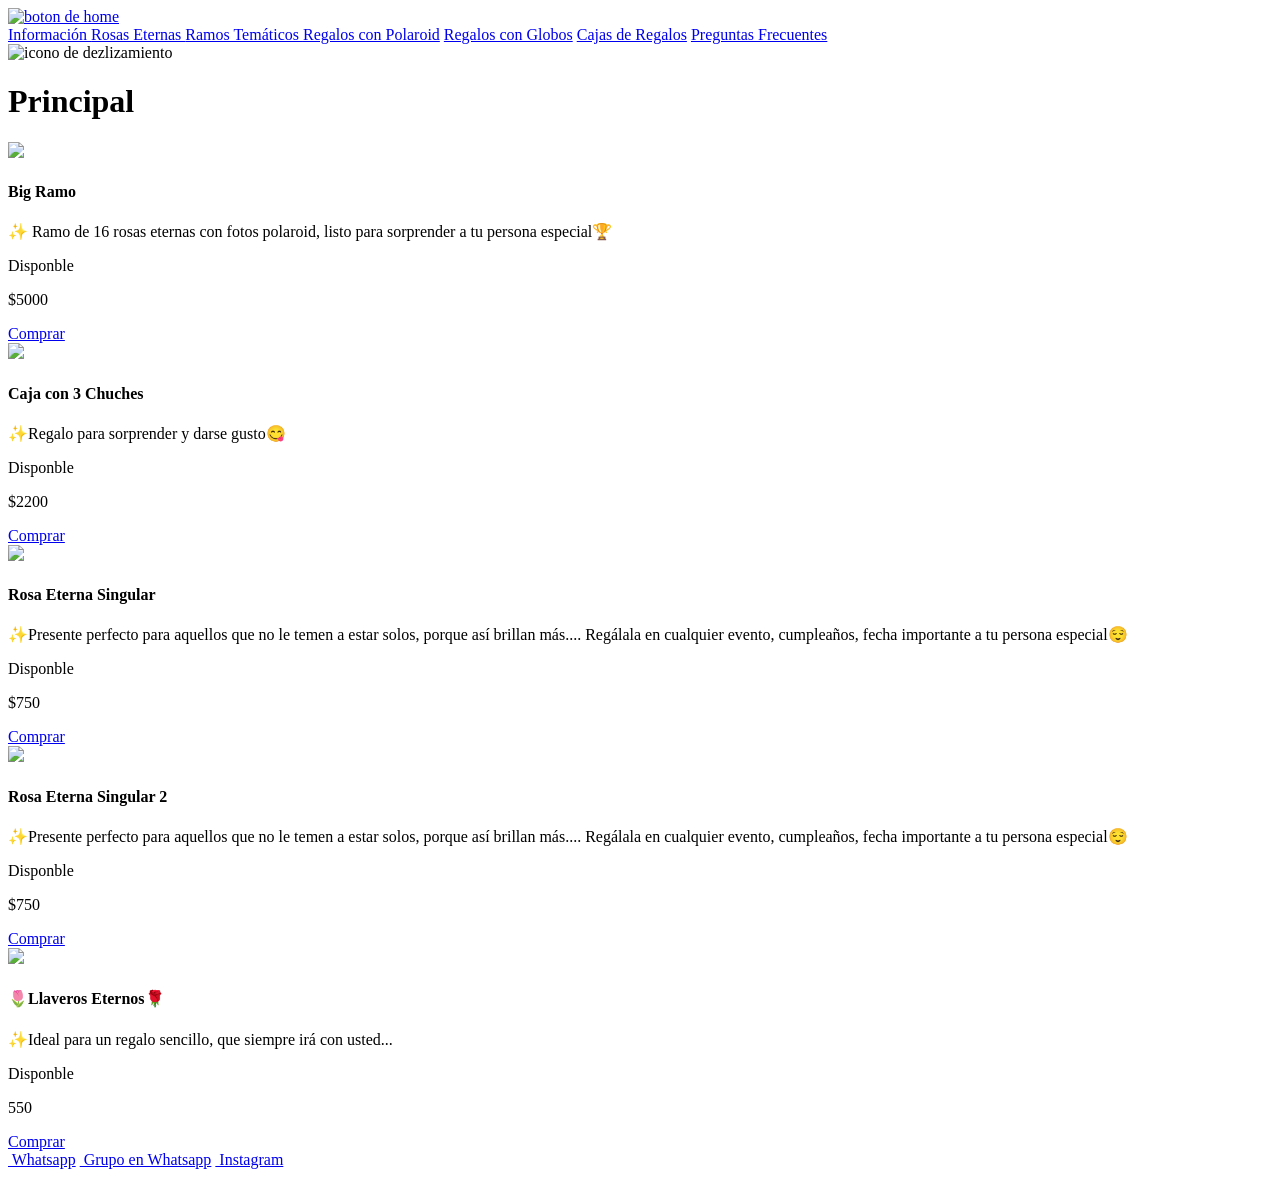
==== index.html @ abd45df8 "Add files via upload" ====
<!DOCTYPE html>
<html lang="en">
<head>
    <meta charset="UTF-8">
    <meta name="viewport" content="width=device-width, initial-scale=1.0">
    <meta http-equiv="X-UA-Compatible" content="ie=edge">
    <title>rok gifts</title>
    <link rel="stylesheet" href="css/normalize.css">
    <link rel="stylesheet" href="css/skeleton.css">
    <link rel="stylesheet" href="css/custom.css">
</head>
<body>
<header id="header" class="header">
    
</header>


    <div class="landing"> <!--aqui va la foto principal--></div>
        <a href="/index.html" class="enlace"><img src="/img/home.png" class="homeButton" alt="boton de home" width="30px"></a>
    <div class="nav"> <!--esta es la zona en la q pongo las secciones-->
        <div class=" nav nav_bg"> <!--falta aqui el css y cambiar el background morado q tiene-->

            <nav class="nav nav_botones">
                 <a class="link1" href="informacion.html">Información           </a>
                 <a class="link1" href="ramos_eternos.html">Rosas Eternas        </a>
                 <a class="link1" href="ramos_tematicos.html">Ramos Temáticos      </a>
                 <a class="link1" href="/regalos_polaroid.html">Regalos con Polaroid</a>
                 <a class="link1" href="/Regalos_globos.html">Regalos con Globos</a>
                 <a class="link1" href="/cajas_regalo.html">Cajas de Regalos</a>
                 <a class="link1" href="/faq.html">Preguntas Frecuentes</a>
            </nav>
         <img class="desliza" src="img/flecha.png" alt="icono de dezlizamiento" width="30px">
            </div>

    </div>

    <div id="lista-cursos" class="container">
        <h1 id="encabezado" class="encabezado">Principal</h1>
        <div class="row">
           <div class="four columns"> <!--aqui emoiezan  los productos,copiar y pegar esta seccion para poner mas-->
                <div class="card">
                    <img src="img/big_ramo.jpg" class="imagen-curso u-full-width">
                    <div class="info-card">
                        <h4 class="precios">Big Ramo</h4>
                        <p class="info">✨ Ramo de 16 rosas eternas con fotos polaroid, listo para sorprender a tu persona especial🏆
                        </p>
                        
                        <p class="stock">Disponble</p>

                        <p class="precios">$5000  <span class="u-pull-right "></span></p>
                        <a href="https://wa.me/50420581" class="botonCompra" data-id="1">Comprar</a>
                    </div>
                </div>
                <div class="four columns"> <!--aqui emoiezan  los productos,copiar y pegar esta seccion para poner mas-->
                    <div class="card">
                        <img src="img/caja_chuches.jpg" class="imagen-curso u-full-width">
                        <div class="info-card">
                            <h4 class="precios">Caja con 3 Chuches</h4>
                            <p class="info">
                                ✨Regalo para sorprender y darse gusto😋</p>
                            <p class="stock">Disponble</p>
                            
                            <p class="precios">$2200  <span class="u-pull-right "></span></p>
                            <a href="https://wa.me/50420581" class="botonCompra" data-id="1">Comprar</a>
                        </div>
                    </div> <!--.card-->
                    <div class="four columns"> <!--aqui emoiezan  los productos,copiar y pegar esta seccion para poner mas-->
                        <div class="card">
                            <img src="img/Rosa Eterna Singular.jpg" class="imagen-curso u-full-width">
                            <div class="info-card">
                                <h4 class="precios">Rosa Eterna Singular</h4>
                                <p class="info">✨Presente perfecto para aquellos que no le temen a estar solos, porque así brillan más....
                                    Regálala en cualquier evento, cumpleaños, fecha importante a tu persona especial😌</p>
                                <p class="stock">Disponble</p>
                                
                                <p class="precios">$750  <span class="u-pull-right "></span></p>
                                <a href="https://wa.me/50420581" class="botonCompra" data-id="1">Comprar</a>
                            </div>
                        </div> <!--.card-->
                        <div class="four columns"> <!--aqui emoiezan  los productos,copiar y pegar esta seccion para poner mas-->
                            <div class="card">
                                <img src="img/singular.jpg" class="imagen-curso u-full-width">
                                <div class="info-card">
                                    <h4 class="precios">Rosa Eterna Singular 2</h4>
                                    <p class="info">✨Presente perfecto para aquellos que no le temen a estar solos, porque así brillan más....
                                        Regálala en cualquier evento, cumpleaños, fecha importante a tu persona especial😌</p>
                                    <p class="stock">Disponble</p>
                                    
                                    <p class="precios">$750  <span class="u-pull-right "></span></p>
                                    <a href="https://wa.me/50420581" class="botonCompra" data-id="1">Comprar</a>
                                </div>
                            </div> <!--.card-->
                    <div class="four columns"> <!--aqui emoiezan  los productos,copiar y pegar esta seccion para poner mas-->
                        <div class="card">
                            <img src="img/llavero.jpg" class="imagen-curso u-full-width">
                            <div class="info-card">
                                <h4 class="precios">🌷Llaveros Eternos🌹
                                </h4>
                                <p class="info">✨Ideal para un regalo sencillo, que siempre irá con usted... </p>
                                <p class="stock">Disponble</p>
                                
                                <p class="precios">550  <span class="u-pull-right "></span></p>
                                <a href="https://wa.me/50420581" class="botonCompra" data-id="1">Comprar</a>
                            </div>
                        </div> <!--.card-->
            </div>
            
            </div> <!--.row-->
    </div>  

    <footer id="footer" class="footer">
        <div class="container">
            <div class="row">
                    <div class="columns">
                            <nav id="principal" class="menus">
                                <a class="enlaces" href="https://wa.me/50420581"><img class="redes" src="/img/whatsap.png" alt="" width="25px"> Whatsapp</a>
                                <a class="enlaces" href="https://chat.whatsapp.com/GPegeDwThTwC1xRwLclQyK"><img class="redes" src="/img/grupo.png" width="25px" alt=""> Grupo en Whatsapp</a>
                                <a class="enlaces" href="https://www.instagram.com/rok_giftss?igsh=YzljYTk1ODg3Zg=="><img class="redes" src="/img/instagram.png" width="25px" alt=""> Instagram</a>
                                <a class="enlaces" href="#"></a>
                                <a class="enlaces" href="#"></a>
                            </nav>
                    </div>
                    <div class="four columns">
                            <nav id="secundaria" class="menu">
                                <a class="enlace" href="#"></a>
                                <a class="enlace" href="#"></a>
                                <a class="enlace" href="#"></a>
                            </nav>
                    </div>
            </div>
        </div>
    </footer>

    <script src="js/app.js"></script>


    
</body>
</html>
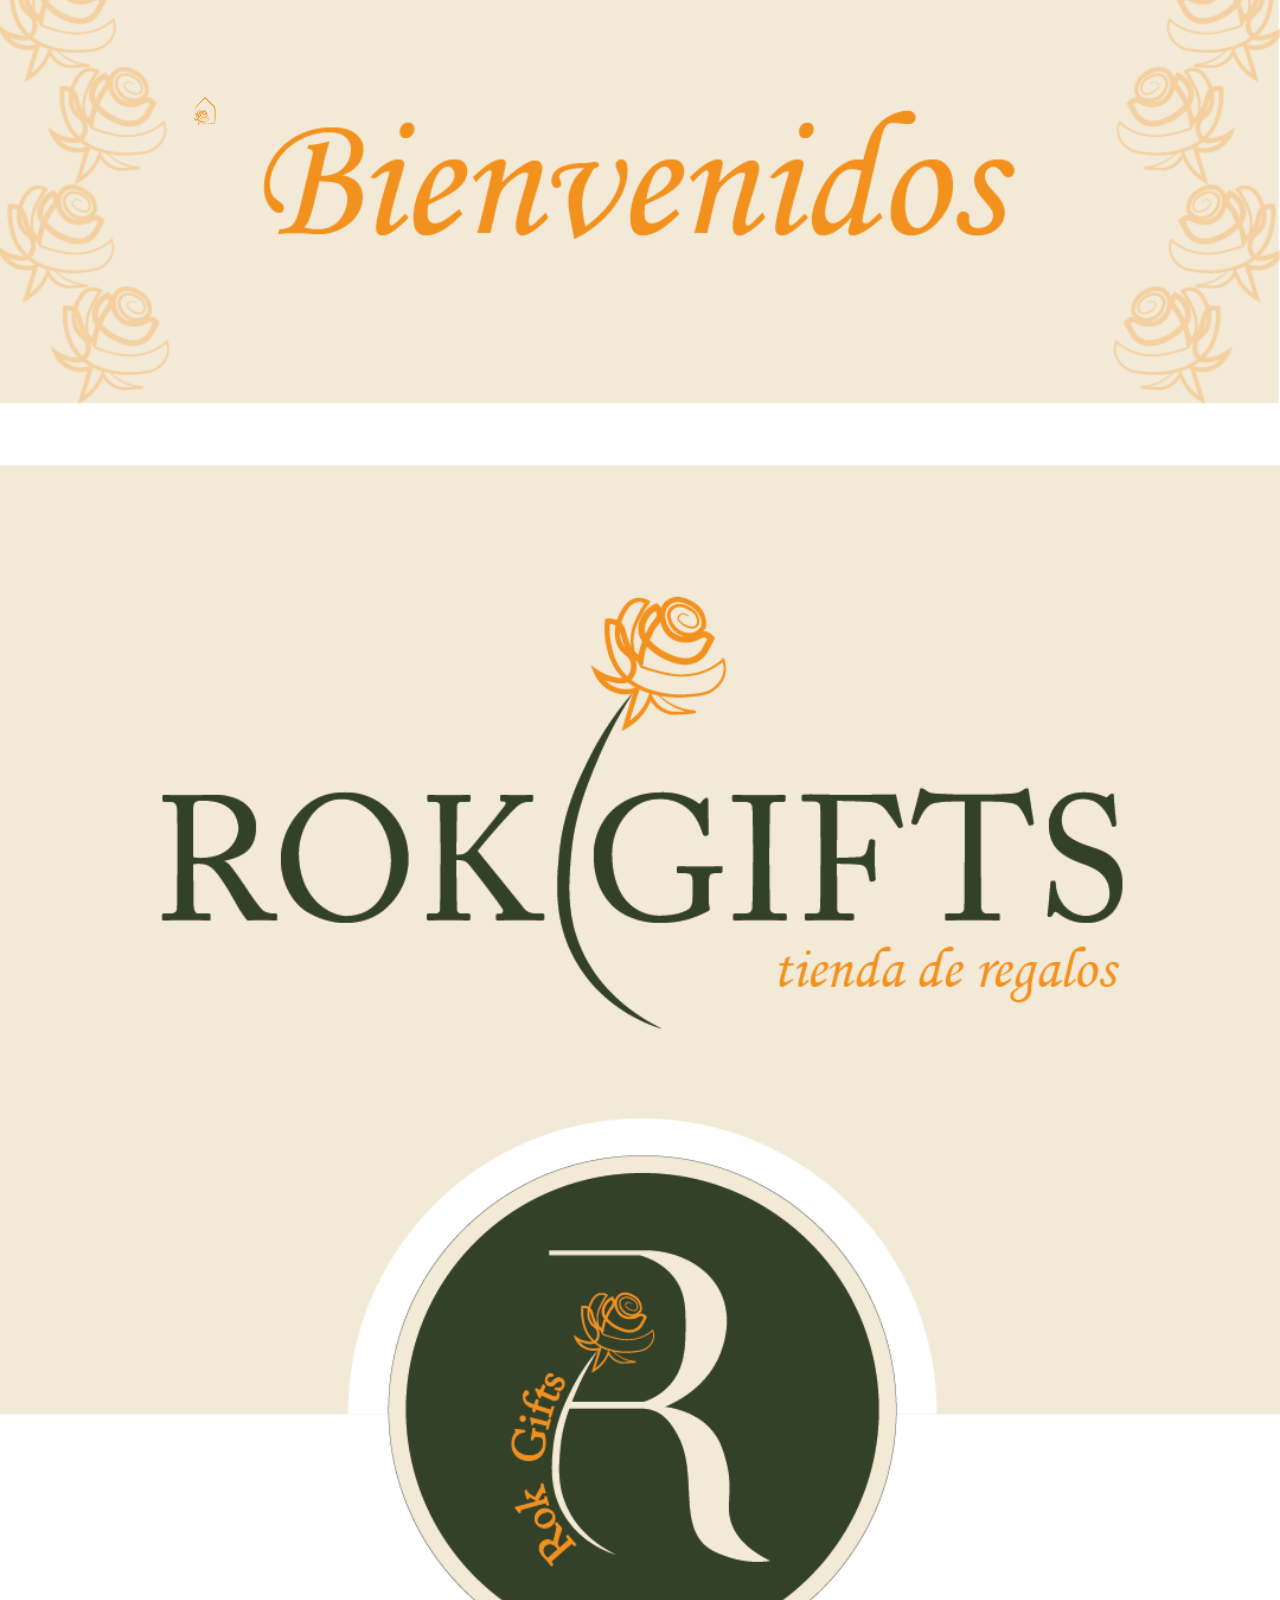
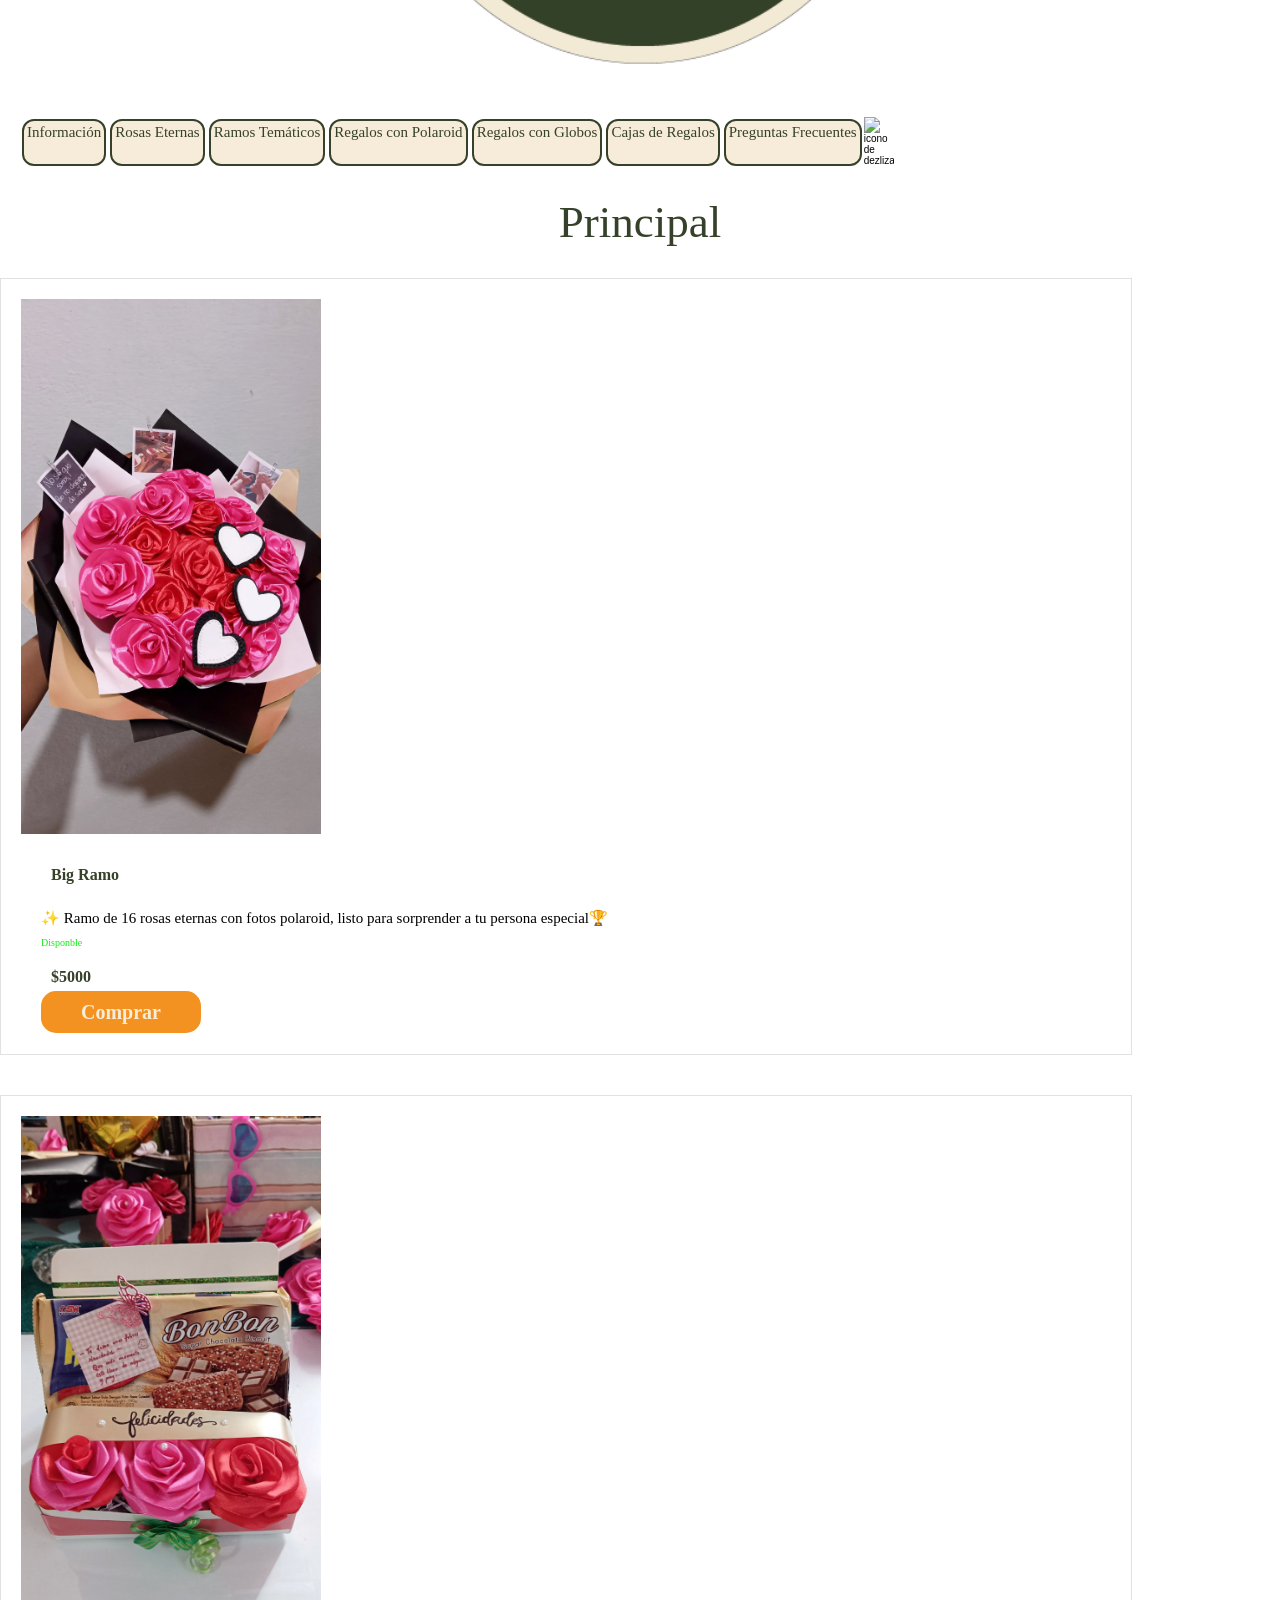
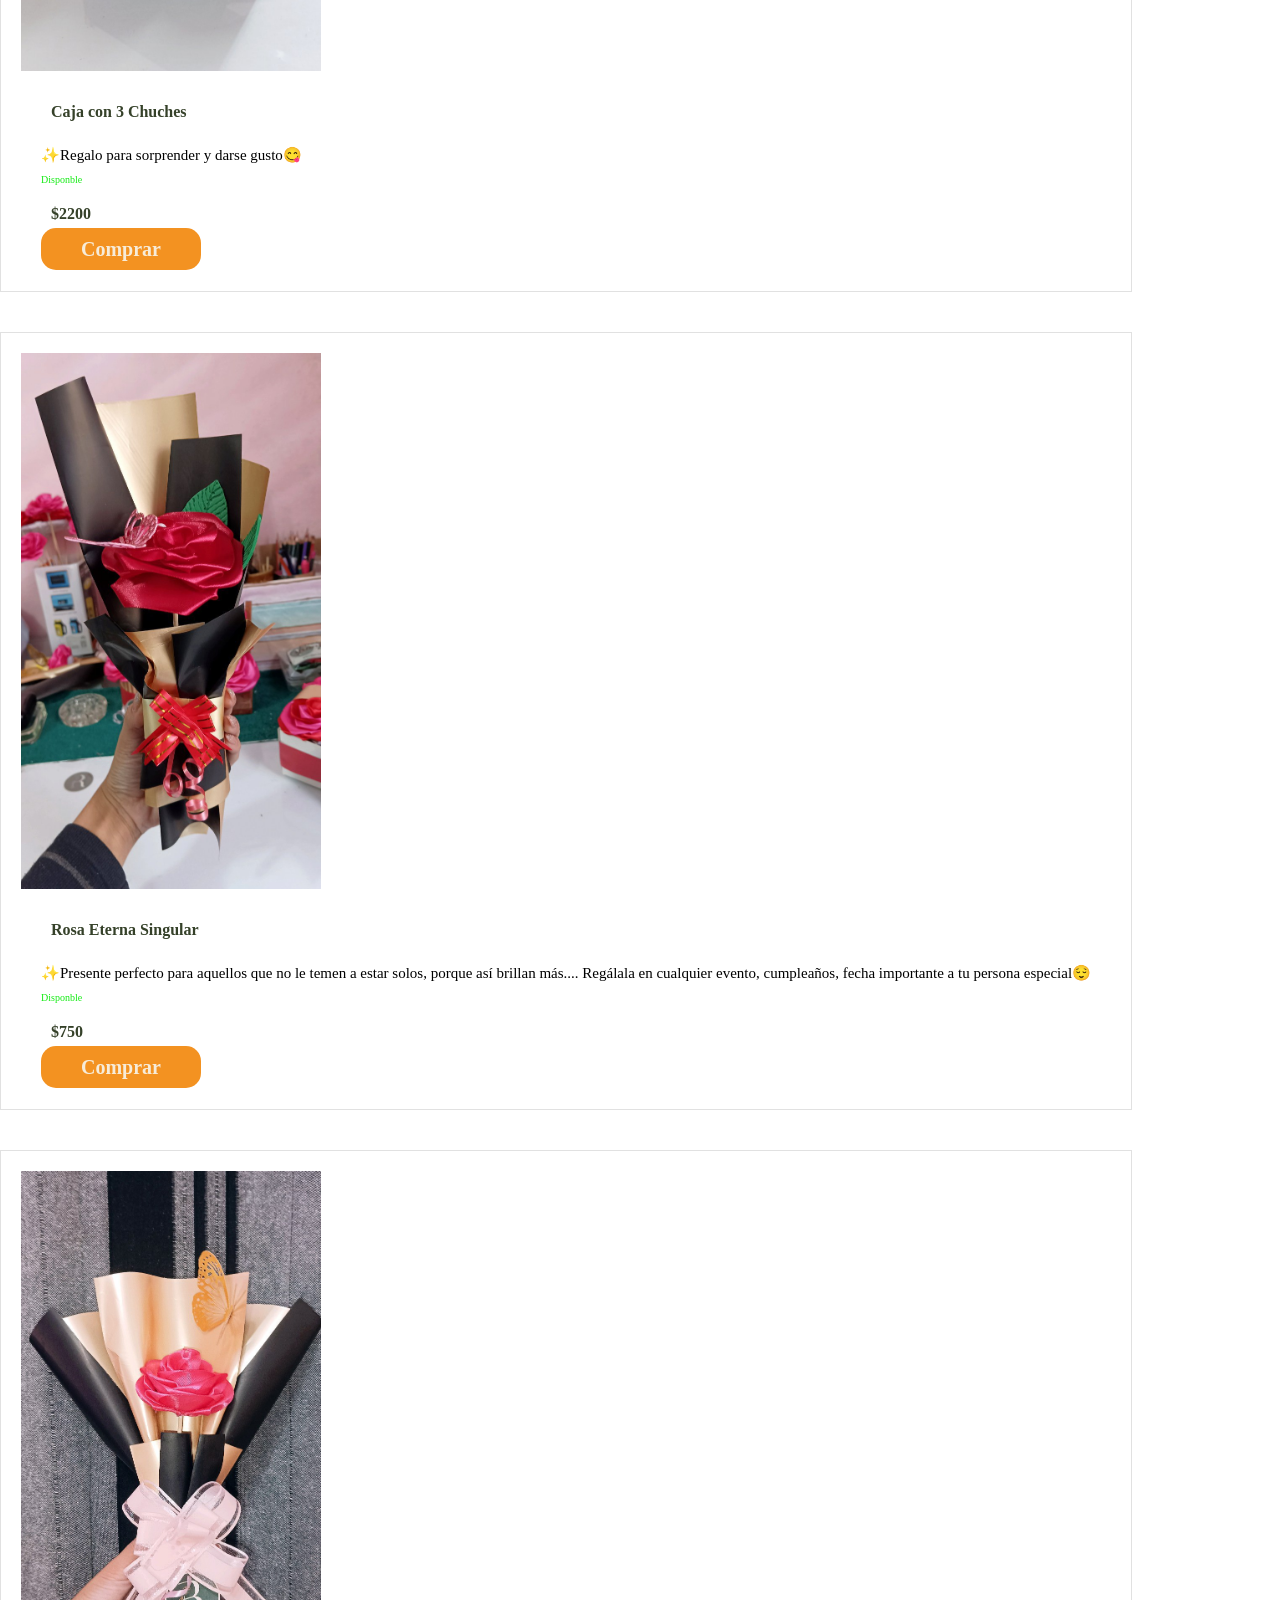
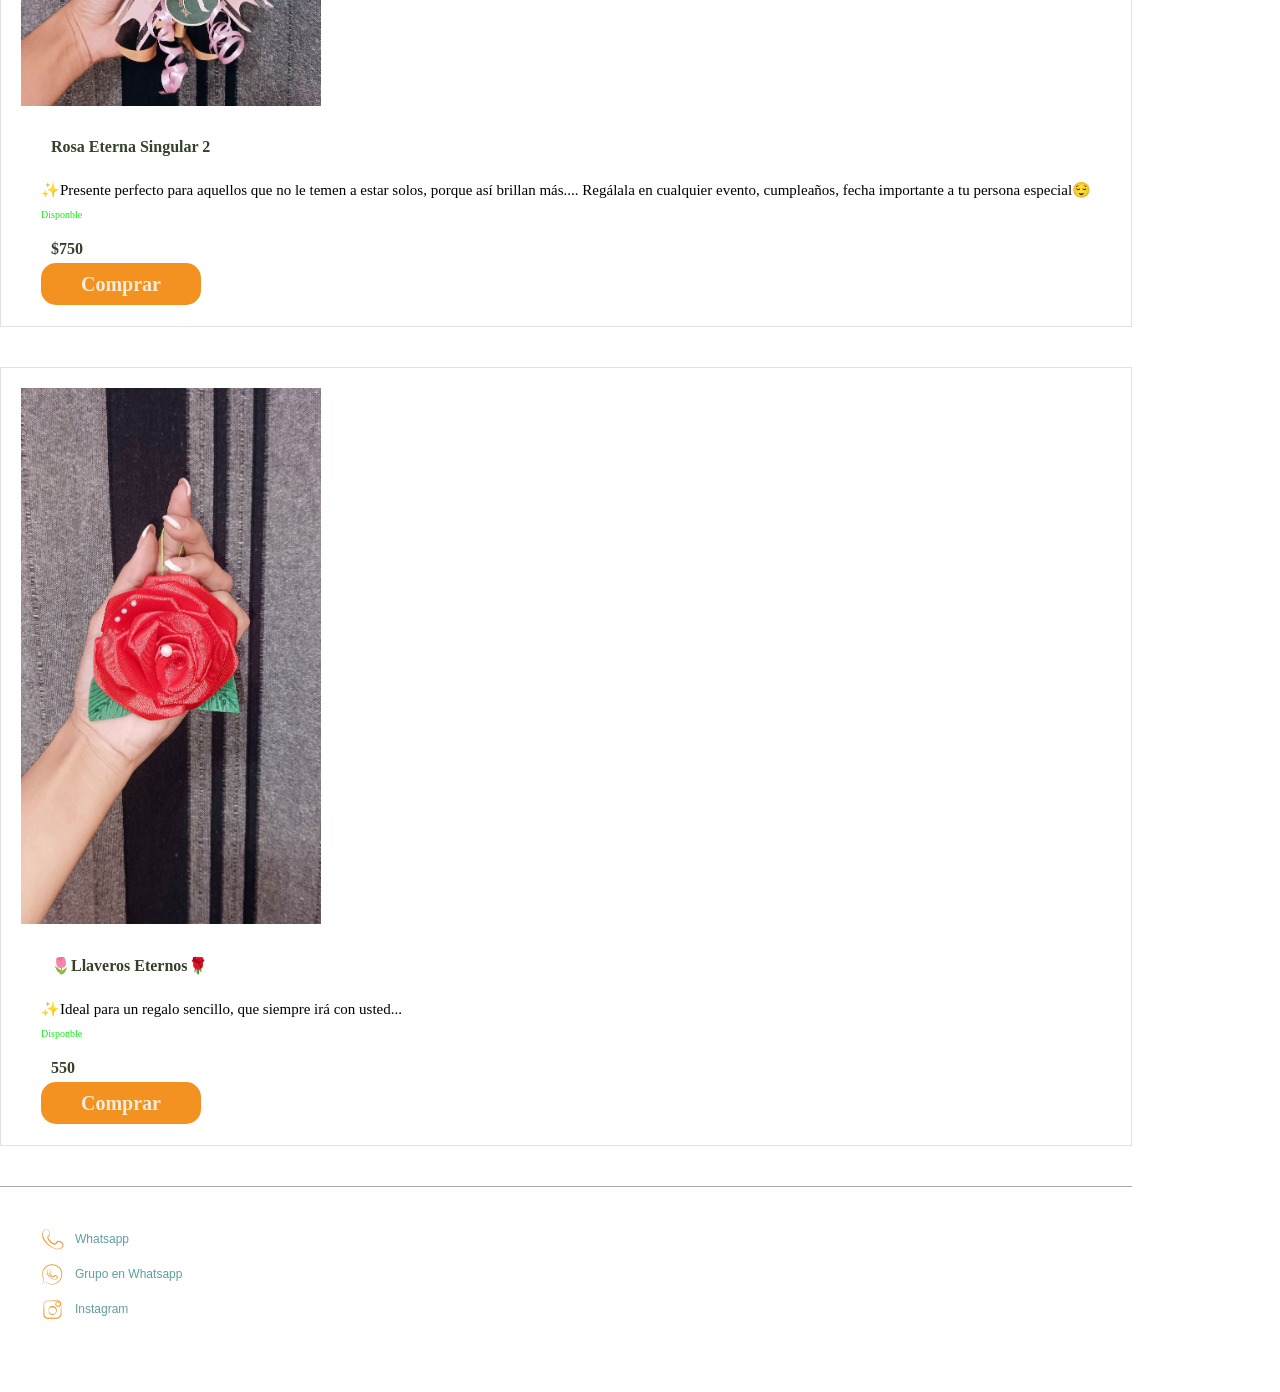
==== commit 85b9ada5: "Add files via upload" ====
--- a/index.html
+++ b/index.html
@@ -6,7 +6,7 @@
     <meta http-equiv="X-UA-Compatible" content="ie=edge">
     <title>rok gifts</title>
     <link rel="stylesheet" href="css/normalize.css">
-    <link rel="stylesheet" href="css/skeleton.css">
+    <link rel="stylesheet" href="css/skeletosn.css">
     <link rel="stylesheet" href="css/custom.css">
 </head>
 <body>
@@ -16,7 +16,7 @@
 
 
     <div class="landing"> <!--aqui va la foto principal--></div>
-        <a href="/index.html" class="enlace"><img src="/img/home.png" class="homeButton" alt="boton de home" width="30px"></a>
+        <a href="index.html" class="enlace"><img src="img/home.png" class="homeButton" alt="boton de home" width="30px"></a>
     <div class="nav"> <!--esta es la zona en la q pongo las secciones-->
         <div class=" nav nav_bg"> <!--falta aqui el css y cambiar el background morado q tiene-->
 
@@ -24,10 +24,10 @@
                  <a class="link1" href="informacion.html">Información           </a>
                  <a class="link1" href="ramos_eternos.html">Rosas Eternas        </a>
                  <a class="link1" href="ramos_tematicos.html">Ramos Temáticos      </a>
-                 <a class="link1" href="/regalos_polaroid.html">Regalos con Polaroid</a>
-                 <a class="link1" href="/Regalos_globos.html">Regalos con Globos</a>
-                 <a class="link1" href="/cajas_regalo.html">Cajas de Regalos</a>
-                 <a class="link1" href="/faq.html">Preguntas Frecuentes</a>
+                 <a class="link1" href="regalos_polaroid.html">Regalos con Polaroid</a>
+                 <a class="link1" href="Regalos_globos.html">Regalos con Globos</a>
+                 <a class="link1" href="cajas_regalo.html">Cajas de Regalos</a>
+                 <a class="link1" href="faq.html">Preguntas Frecuentes</a>
             </nav>
          <img class="desliza" src="img/flecha.png" alt="icono de dezlizamiento" width="30px">
             </div>
@@ -35,14 +35,14 @@
     </div>
 
     <div id="lista-cursos" class="container">
-        <h1 id="encabezado" class="encabezado">Principal</h1>
-        <div class="row">
+        <h1 id="encabezado" class="encabezado sec1">Principal</h1>
+        <div class="row princip">
            <div class="four columns"> <!--aqui emoiezan  los productos,copiar y pegar esta seccion para poner mas-->
                 <div class="card">
                     <img src="img/big_ramo.jpg" class="imagen-curso u-full-width">
                     <div class="info-card">
                         <h4 class="precios">Big Ramo</h4>
-                        <p class="info">✨ Ramo de 16 rosas eternas con fotos polaroid, listo para sorprender a tu persona especial🏆
+                        <p class="info" >✨ Ramo de 16 rosas eternas con fotos polaroid, listo para sorprender a tu persona especial🏆
                         </p>
                         
                         <p class="stock">Disponble</p>
@@ -112,12 +112,12 @@
         <div class="container">
             <div class="row">
                     <div class="columns">
-                            <nav id="principal" class="menus">
-                                <a class="enlaces" href="https://wa.me/50420581"><img class="redes" src="/img/whatsap.png" alt="" width="25px"> Whatsapp</a>
-                                <a class="enlaces" href="https://chat.whatsapp.com/GPegeDwThTwC1xRwLclQyK"><img class="redes" src="/img/grupo.png" width="25px" alt=""> Grupo en Whatsapp</a>
-                                <a class="enlaces" href="https://www.instagram.com/rok_giftss?igsh=YzljYTk1ODg3Zg=="><img class="redes" src="/img/instagram.png" width="25px" alt=""> Instagram</a>
-                                <a class="enlaces" href="#"></a>
-                                <a class="enlaces" href="#"></a>
+                            <nav id="principal" class="menus contact">
+                                <a class="enlaces pri" href="https://wa.me/50420581"><img class="redes" src="img/whatsap.png" alt="" width="25px"> Whatsapp</a>
+                                <a class="enlaces pri" href="https://chat.whatsapp.com/GPegeDwThTwC1xRwLclQyK"><img class="redes" src="img/grupo.png" width="25px" alt=""> Grupo en Whatsapp</a>
+                                <a class="enlaces pri" href="https://www.instagram.com/rok_giftss?igsh=YzljYTk1ODg3Zg=="><img class="redes" src="img/instagram.png" width="25px" alt=""> Instagram</a>
+                                <a class="enlaces pri" href="#"></a>
+                                <a class="enlaces pri" href="#"></a>
                             </nav>
                     </div>
                     <div class="four columns">
--- a/css/custom.css
+++ b/css/custom.css
@@ -0,0 +1,436 @@
+html {
+    font-size: 62.5%;
+}
+body {
+    background-color: #f5f3f3
+}
+h1 {
+    text-align: center;
+}
+h2 {
+    font-size: 3rem;
+}
+h4 {
+    font-size: 16px;
+    font-weight: 700;
+}
+header {
+    padding: 20px 0 0 0;
+    background: white;
+    text-align: center;
+}
+@media (min-width: 750px) {
+    header {
+        text-align: left;
+    }
+}
+.borrar-curso {
+    background-color: red;
+    border-radius: 50%;
+    padding: 5px 10px;
+    text-decoration: none;
+    color: white;
+    font-weight: bold;
+}
+
+ul {
+    list-style: none;
+}
+#hero {
+    background-image:url(../img/hero.jpg);
+    height: 350px;
+    background-size: cover;
+}
+#encabezado {
+    margin: 30px 0;
+}
+.submenu {
+    position: relative;
+}
+
+.submenu #carrito{
+    display: none;
+}
+.submenu:hover #carrito{
+    display: block;
+    position: absolute;
+    right:0;
+
+    top:100%;
+    z-index: 1;
+    background-color: white;
+    padding: 20px;
+    min-height: 400px;
+    min-width: 300px;
+}
+.vacio {
+    padding: 10px;
+    background-color: crimson;
+    text-align: center;
+    border-radius: 10px;
+    color: white;
+}
+.contenido-hero {
+    margin-top: 80px;
+    color: white;
+}
+.contenido-hero form {
+    position: relative;
+    margin-bottom: 0;
+}
+.contenido-hero form #buscador {
+    height: 50px;
+    margin-bottom: 0;
+}
+.contenido-hero form .submit-buscador {
+    position: absolute;
+    right:0;
+    top:0;
+    height: 100%;
+    padding: 0;
+    display: block;
+    text-indent: -9999px;
+    width: 50px;
+    background-image: url(../img/lupa.png);
+    background-position: right center;
+    background-repeat: no-repeat;
+    border:none;
+}
+
+
+.barra {
+    padding: 20px 0;
+    background: #741d51; /* Old browsers */
+    background: -moz-linear-gradient(left, #741d51 0%, #e44e52 100%); /* FF3.6-15 */
+    background: -webkit-linear-gradient(left, #741d51 0%,#e44e52 100%); /* Chrome10-25,Safari5.1-6 */
+    background: linear-gradient(to right, #741d51 0%,#e44e52 100%); /* W3C, IE10+, FF16+, Chrome26+, Opera12+, Safari7+ */
+    filter: progid:DXImageTransform.Microsoft.gradient( startColorstr='#741d51', endColorstr='#e44e52',GradientType=1 ); /* IE6-9 */
+}
+
+.barra p {
+    margin:0;
+    color: white;
+}
+.icono {
+    background-repeat: no-repeat;
+    background-position: left center;
+    padding-left: 60px;
+    background-size: 30px;
+    margin-bottom: 40px;
+    text-align: center;
+}
+@media (min-width: 750px) {
+    .icono {
+        margin-bottom:0;
+    }
+}
+.icono1 {
+    background-image: url(../img/icono1.png);
+}
+.icono2 {
+    background-image: url(../img/icono2.png);
+}
+.icono3 {
+    background-image: url(../img/icono3.png);
+}
+
+#lista-cursos .row {
+    margin-bottom:20px;
+}
+.agregar-carrito {
+    margin:10px 0;
+}
+
+.card {
+    text-align: center;
+    border: 1px solid #e1e1e1;
+    background: white;
+}
+@media (min-width: 550px) {
+    .card {
+        text-align: left;
+    }
+}
+.info-card  {
+    padding: 10px 20px;
+}
+
+.info-card p, 
+.card h4 {
+    margin-bottom: 5px;
+}
+.info-card .precio {
+    text-decoration: line-through;
+    font-size: 18px;
+    margin-top: 10px;
+}
+.info-card .precio span {
+    font-weight: 700;
+    font-size: 22px;
+}
+
+
+.footer {
+    margin-top: 40px;
+    border-top:1px solid #aaa;;
+    padding-top: 40px;   
+}
+.footer .menu a{
+display: block;
+margin-bottom: 10px;
+text-decoration: none;
+}
+
+
+
+/**********************************************************************/
+/**************************MIS AJUSTES CSS****************************/
+/*********************************************************************/
+
+
+.nav_bg{
+    /*display: grid;
+    grid-template-columns: repeat(2,1fr);
+    gap: 20px;
+    justify-content: space-around; */
+    display: flex;
+   /* padding: 0 10px;
+    max-width: 100%;
+    margin-top: 10px; */
+    background-color:rgba(255, 255, 255, 0.5);
+    padding: 10px 20px;
+    margin-bottom: 0;
+    padding-bottom: 0px;
+}
+.nav_botones{
+    display: flex; /* Mantiene los elementos en fila */
+    overflow-x: auto; /* Habilita el desplazamiento horizontal */
+    white-space: nowrap; /* Evita que los enlaces se envuelvan a la siguiente línea */
+    scrollbar-width: thin; /* Para navegadores Firefox, hace que la barra sea más delgada */
+    scrollbar-color: gray transparent; /* Color de la barra y el fondo de la barra de desplazamiento para Firefox */
+    margin-top: 0px;
+    margin-bottom: 0px;
+    background-color: rgba(255, 255, 255, 0.5);
+}
+/* Para navegadores WebKit (Chrome, Safari) */
+.nav_botones::-webkit-scrollbar {
+    height: 8px; /* Altura de la barra de desplazamiento */
+}
+
+.link1{
+    background-color: rgb(247, 236, 217);
+    border-radius: 1.2rem;
+    color: rgb(53,65 ,41);
+    padding: 10px;
+    text-align: center;
+    border: 2.5px solid rgb(53,65 ,41);
+    text-decoration: none;
+    font-size: 15px;
+    font-weight: 400;
+    font-family: Georgia, 'Times New Roman', Times, serif;
+    margin: 2px;
+    margin-bottom: 0;
+    padding: 3px;
+}
+/* .link1:hover{
+    font-size: 25px;
+    filter: brightness(0.7);
+    transition-delay: 0.1s;
+} */
+/***/
+
+/***/
+.landing{
+    width: 100%;
+    aspect-ratio: 12/16;
+    background-image: url(../img/nuevo.png);
+    background-size: cover;
+    background-repeat: no-repeat;
+    background-position: center;
+    position: relative;
+}
+
+
+.enlace{
+    position: absolute; 
+    top: 96px;
+    left: 190px; 
+
+    
+    
+}
+
+
+.homeButton:hover{
+    width: 40px;
+}
+
+body{
+    background-color: white;
+}
+header{
+    margin: 0;
+    padding: 0;
+}
+
+.botonCompra{
+    background-color: rgb(243, 146, 33);
+    border-radius: 15px;
+    color: rgb(247, 236, 217);
+    padding: 10px 40px;
+    text-align: center;
+    margin-top: 40px;
+    text-decoration: none;
+    font-size: 20px;
+    font-weight: 700;
+    font-family: Georgia, 'Times New Roman', Times, serif;
+    margin-bottom: 20px;
+}
+
+/*subtitulo principal de la pagina*/
+
+.encabezado{
+   color: rgb(53,65 ,41);
+   font-family: Georgia, 'Times New Roman', Times, serif;
+}
+.precios{
+    text-decoration: none;
+    font-weight: 600;
+    font-size: medium;
+    margin-top: 10px;
+    margin-bottom: 20px;
+    color:rgb(53,65 ,41);
+    padding: 10px;
+    font-family: Georgia, 'Times New Roman', Times, serif;
+}
+.stock{
+   color:  rgb(20, 235, 20);
+   font-family: Georgia, 'Times New Roman', Times, serif;
+}
+.card{
+    padding: 20px;
+}
+
+/*propiedades al interactuar en los link*/
+
+
+/*nav que no scrollea*/
+.nav{
+    position: sticky;
+    top: 0; 
+    z-index: 1000; /*para que quede por encima del contenido*/
+    background-color: rgba(255, 255, 255, 0.3);
+}
+
+/*para que se vuelvan fila*/
+.nav {
+    position: sticky; 
+    top: 0;  
+    z-index: 1000; 
+    background-color: rgba(255, 255, 255, 0.3); /* Fondo sólido */
+    
+}
+
+/* .desliza{
+    
+    
+} */
+
+.eslogan1{
+    font-weight: 500;
+    font-size: 2rem;
+    font-family: 'Times New Roman', Times, serif;
+    color: rgb(53,65 ,41);
+    border-bottom: 0.1rem black solid;
+    padding: 1rem;
+}
+.eslogan2{
+    font-weight: 500;
+    font-size: 2.5rem;
+    font-family: 'Times New Roman', Times, serif;
+    color: rgb(53,65 ,41);
+    margin-bottom: 0;
+}
+.eslogan3{
+    font-weight: 500;
+    font-size: 2rem;
+    font-family: 'Times New Roman', Times, serif;
+    color: rgb(53,65 ,41);
+}
+.eslogan4{
+    font-weight: 500;
+    font-size: 2rem;
+    font-family: 'Times New Roman', Times, serif;
+    color: rgb(53,65 ,41);
+}
+.eslogan5{
+    font-weight: 500;
+    font-size: 2rem;
+    font-family: 'Times New Roman', Times, serif;
+    color: rgb(53,65 ,41);
+}
+.menus{
+    display: flex;
+    flex-direction: column;
+
+}
+.total_eslogan{
+    border: 1px rgb(78, 82, 75) solid;
+    padding: 2rem;
+    border-radius: 2rem;
+    
+}
+.containers{
+    margin: 0 auto;
+    margin-left: 1rem;
+    margin-right: 1rem;
+    max-width: 100%;
+  
+}
+.enlaces{
+    margin-bottom: 10px;
+    
+    text-decoration: none;
+    display: inline-flex;
+    align-items: center;
+}
+img.redes{
+    margin-right: 10px;
+}
+.info{
+    font-family: 'Times New Roman', Times, serif;
+}
+.card{
+    
+    margin-bottom: 40px;
+}
+.princip{
+    display: flex; /* Usa flexbox para alinear las imágenes */
+    justify-content: space-between; /* Espacio entre las imágenes */
+    flex-wrap: wrap; /* Permite que las imágenes se ajusten en múltiples filas */
+
+}
+
+.princip img {
+    width: 100%; /* Las imágenes ocuparán el 100% del ancho del contenedor */
+    height: auto; /* Mantiene la proporción de la imagen */
+    max-width: 300px; /* Ajusta este valor según lo necesites */
+}
+.princip .info{
+    font-size:15px;
+}
+.sec1{
+    font-size: 45px;
+    font-weight: 500;
+    font-family: 'Times New Roman', Times, serif;
+}
+.contact img{
+    width: 25px;
+    height: 25px;
+    margin-left: 4rem;
+    
+}
+.pri{
+    color: cadetblue;
+    font-size: 12px;
+}
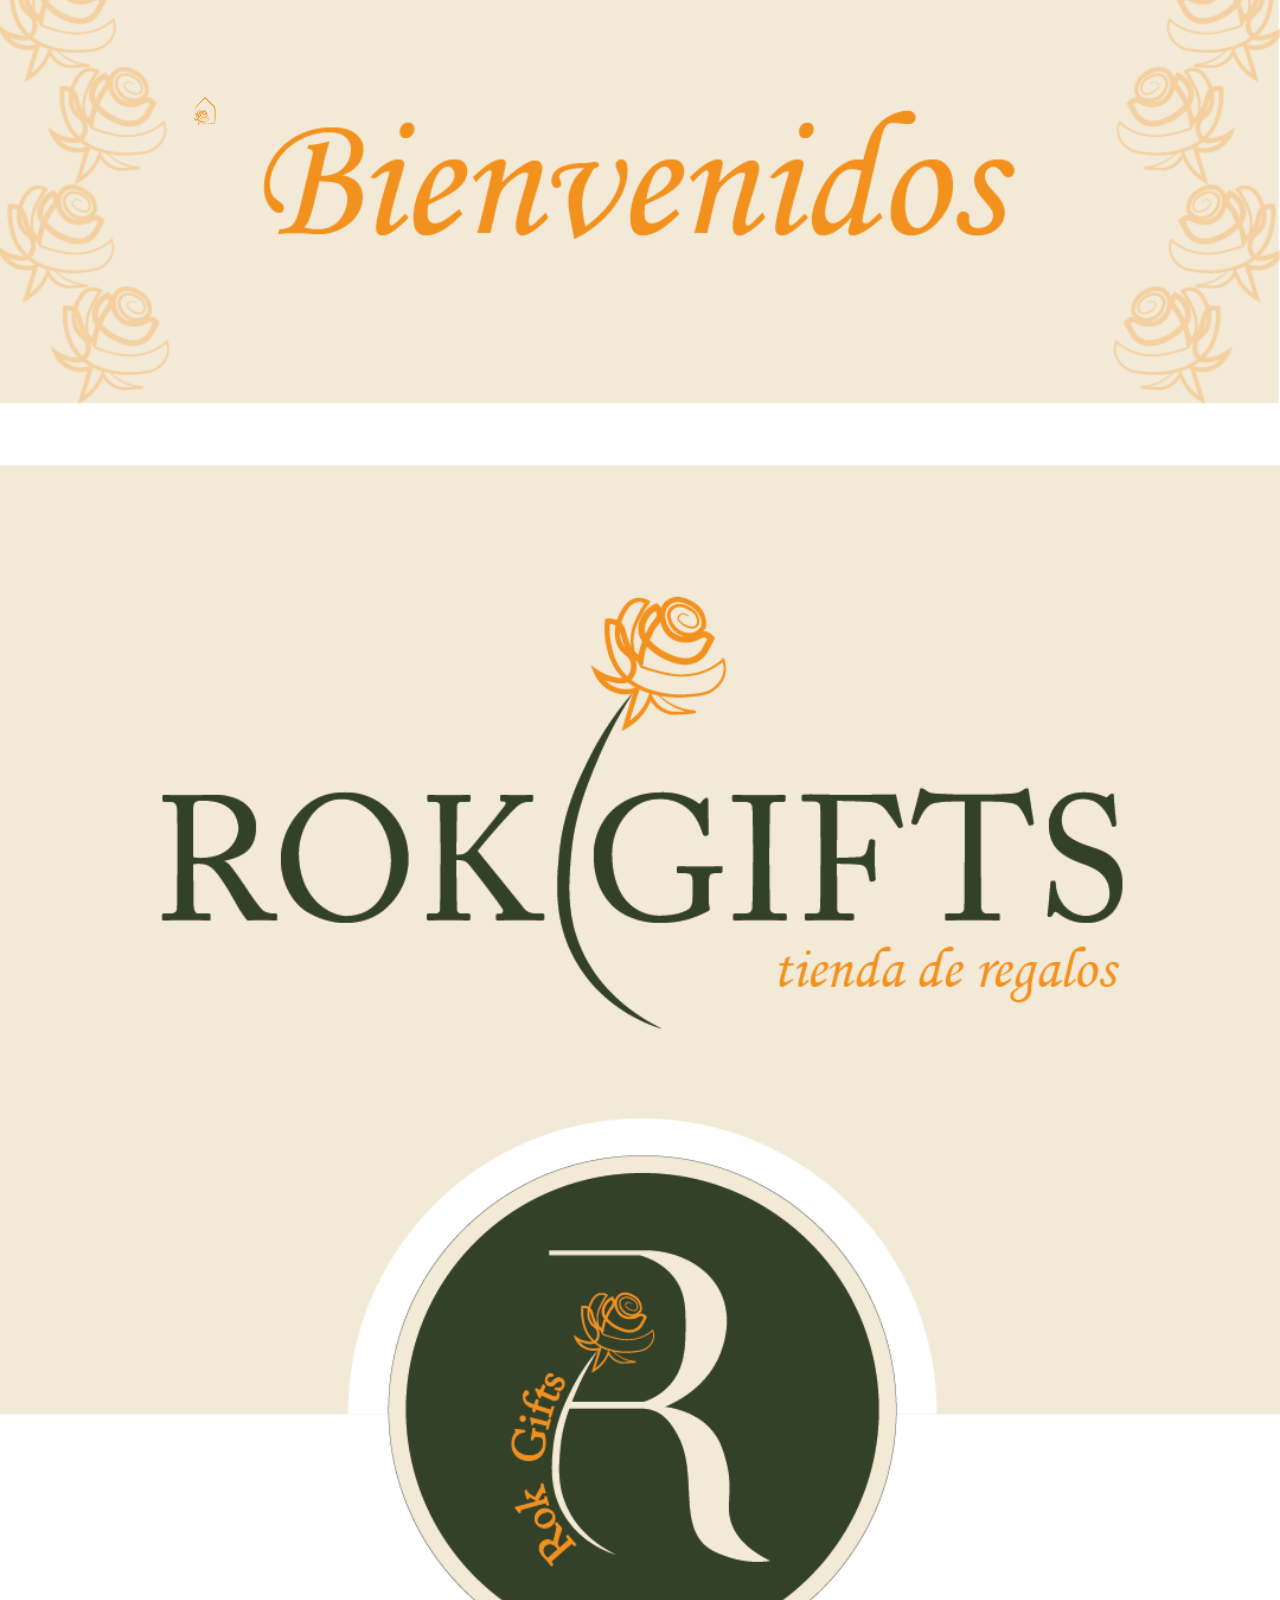
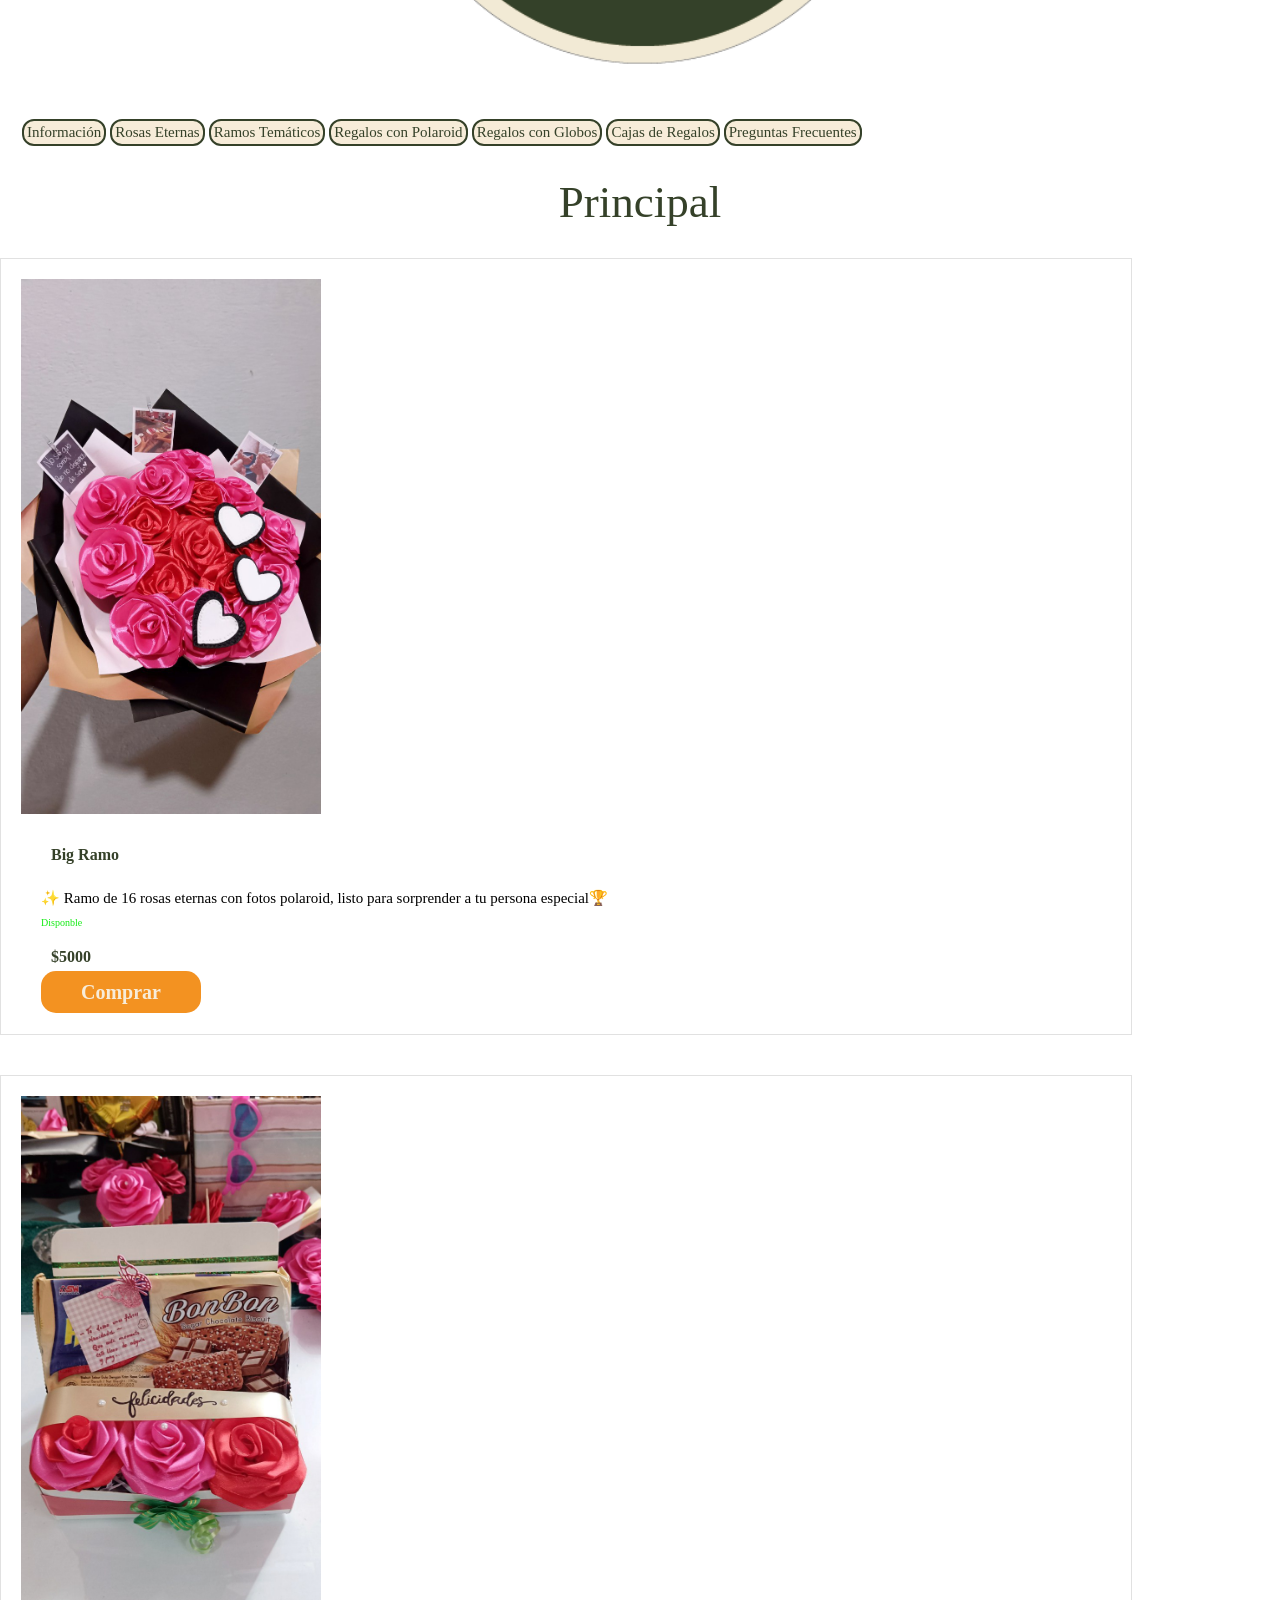
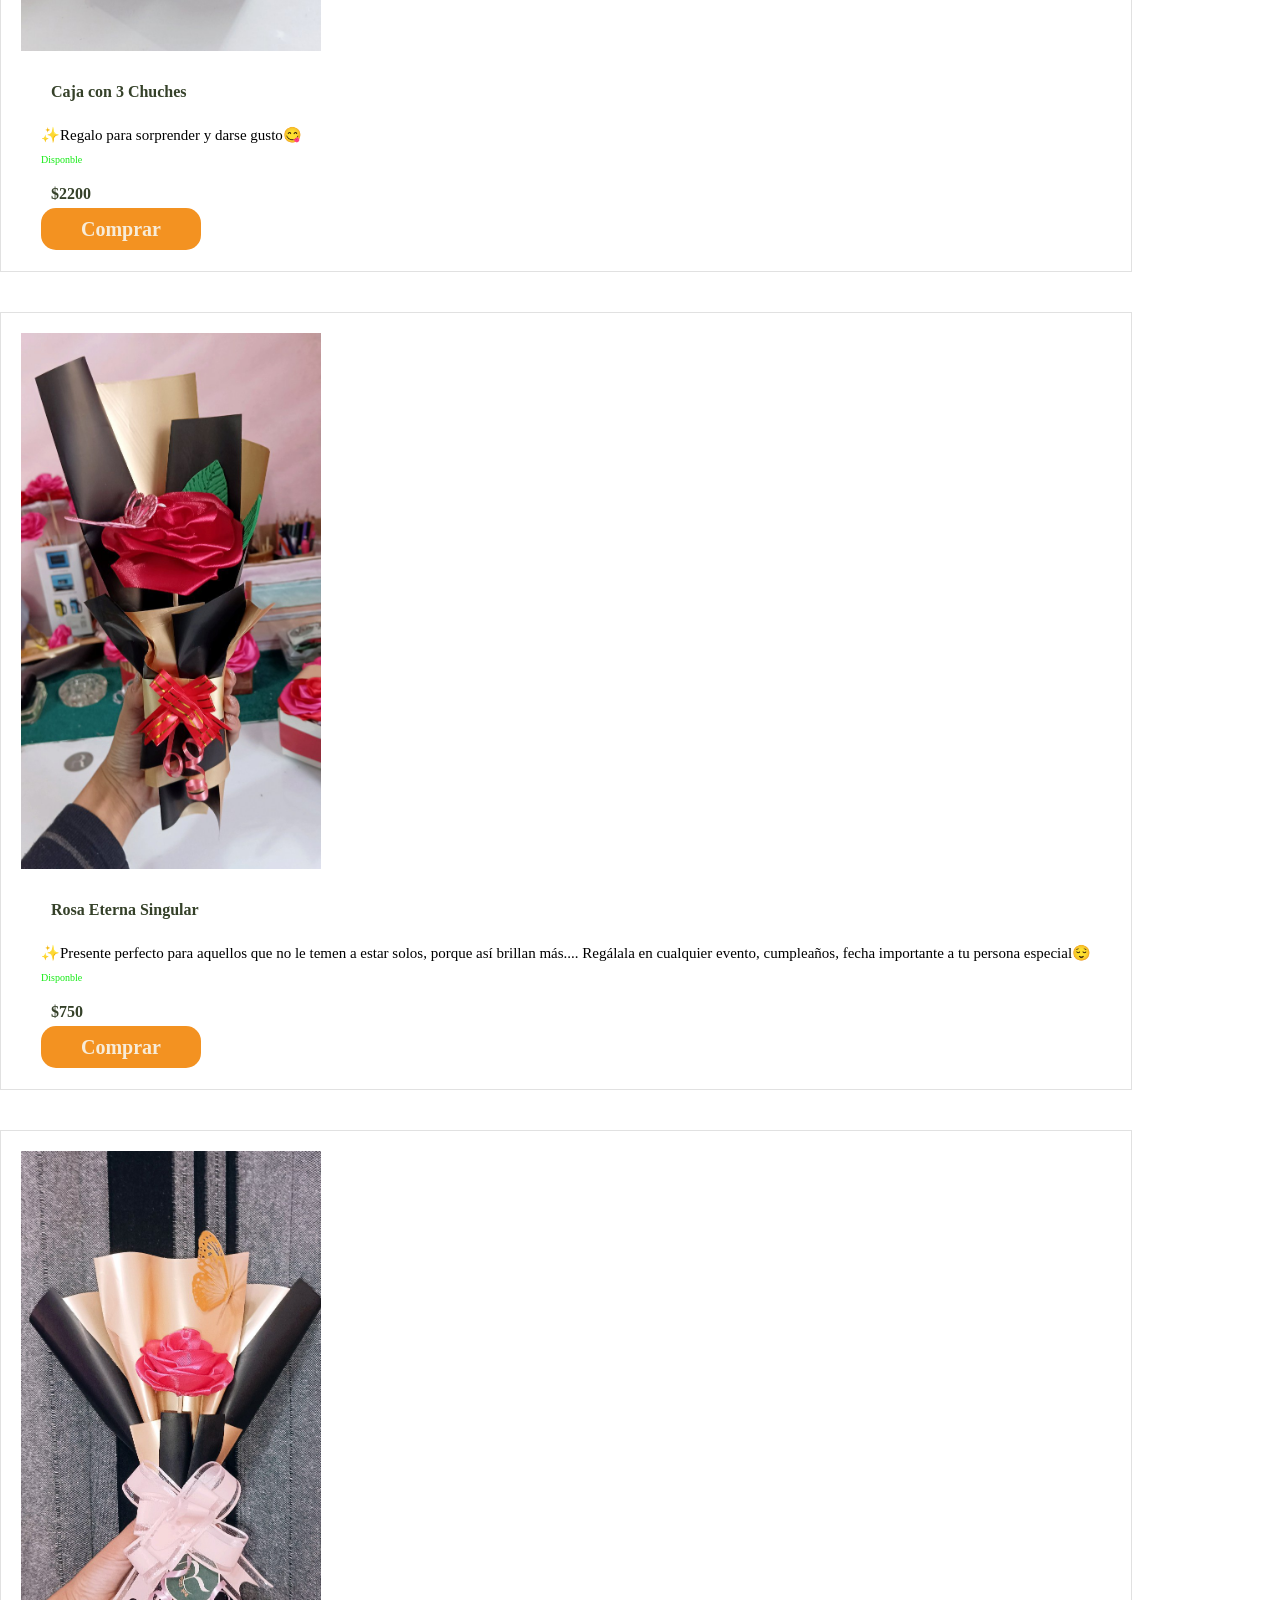
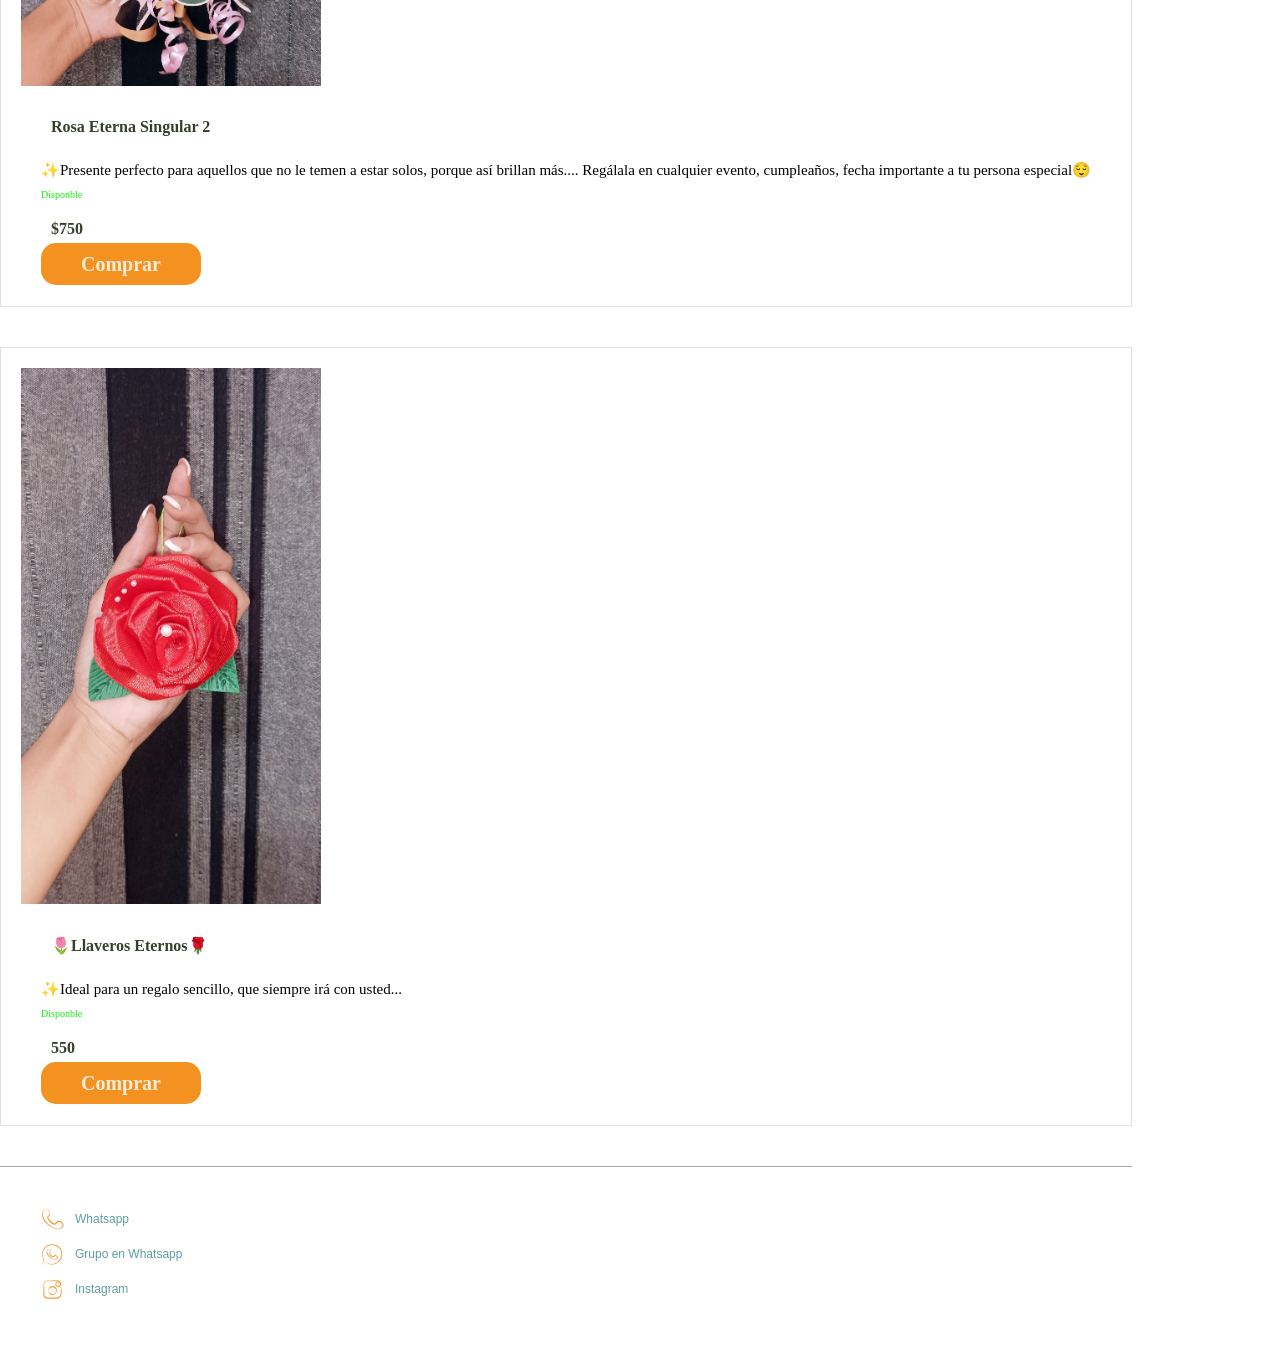
==== commit e0a69c93: "Update index.html" ====
--- a/index.html
+++ b/index.html
@@ -29,7 +29,7 @@
                  <a class="link1" href="cajas_regalo.html">Cajas de Regalos</a>
                  <a class="link1" href="faq.html">Preguntas Frecuentes</a>
             </nav>
-         <img class="desliza" src="img/flecha.png" alt="icono de dezlizamiento" width="30px">
+       
             </div>
 
     </div>
@@ -136,4 +136,4 @@
 
     
 </body>
-</html>+</html>
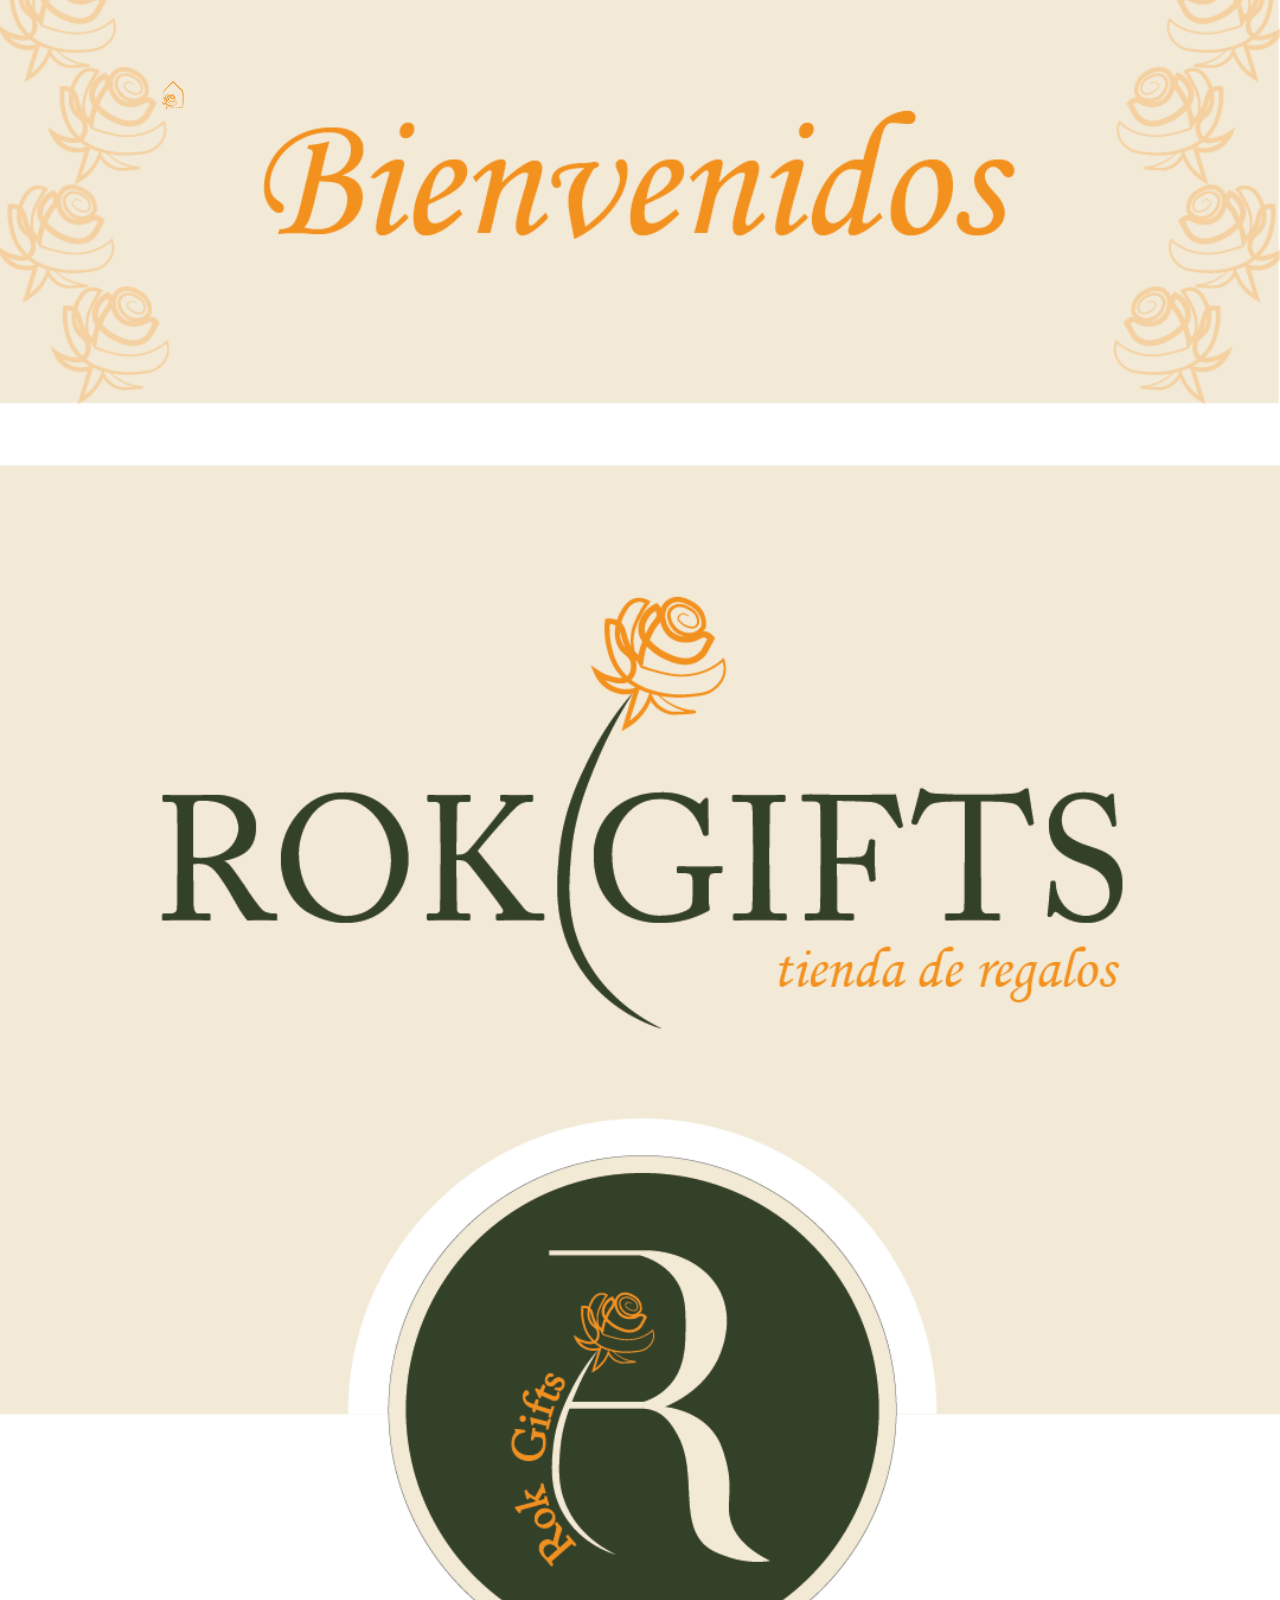
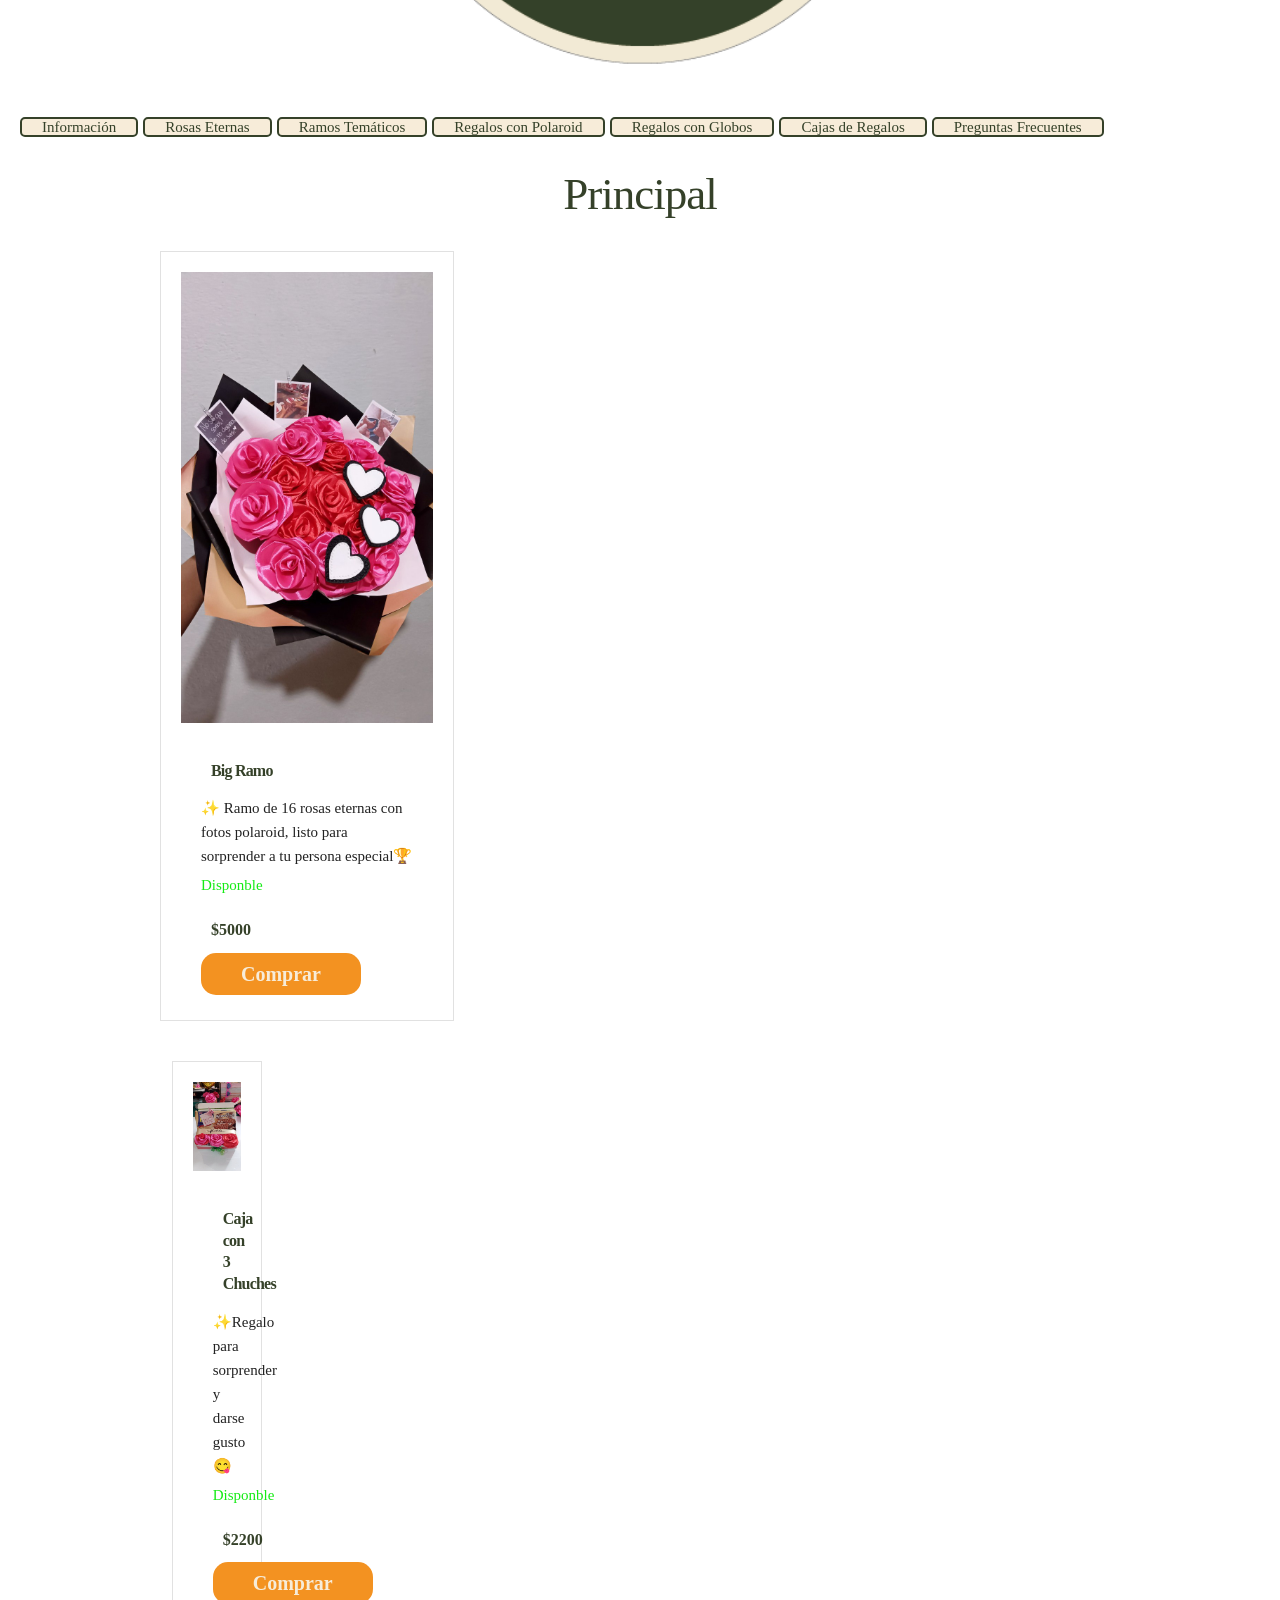
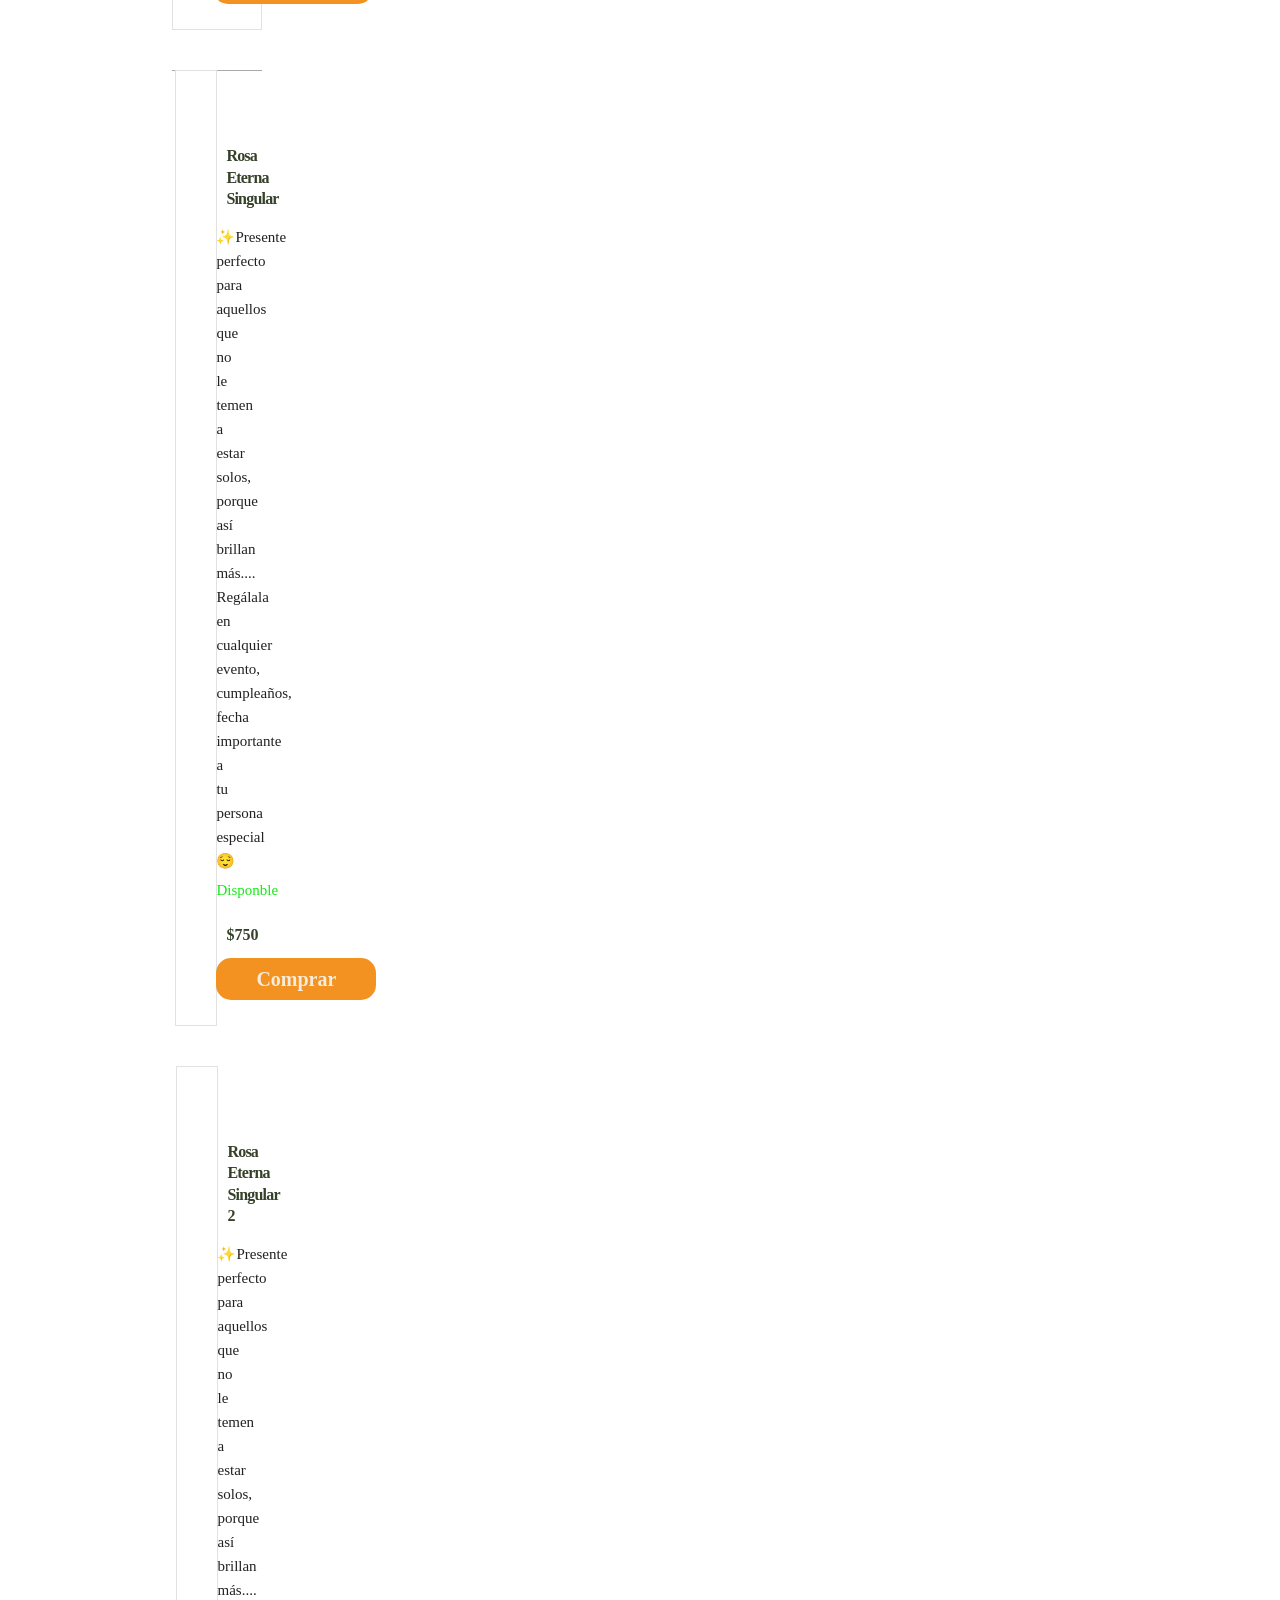
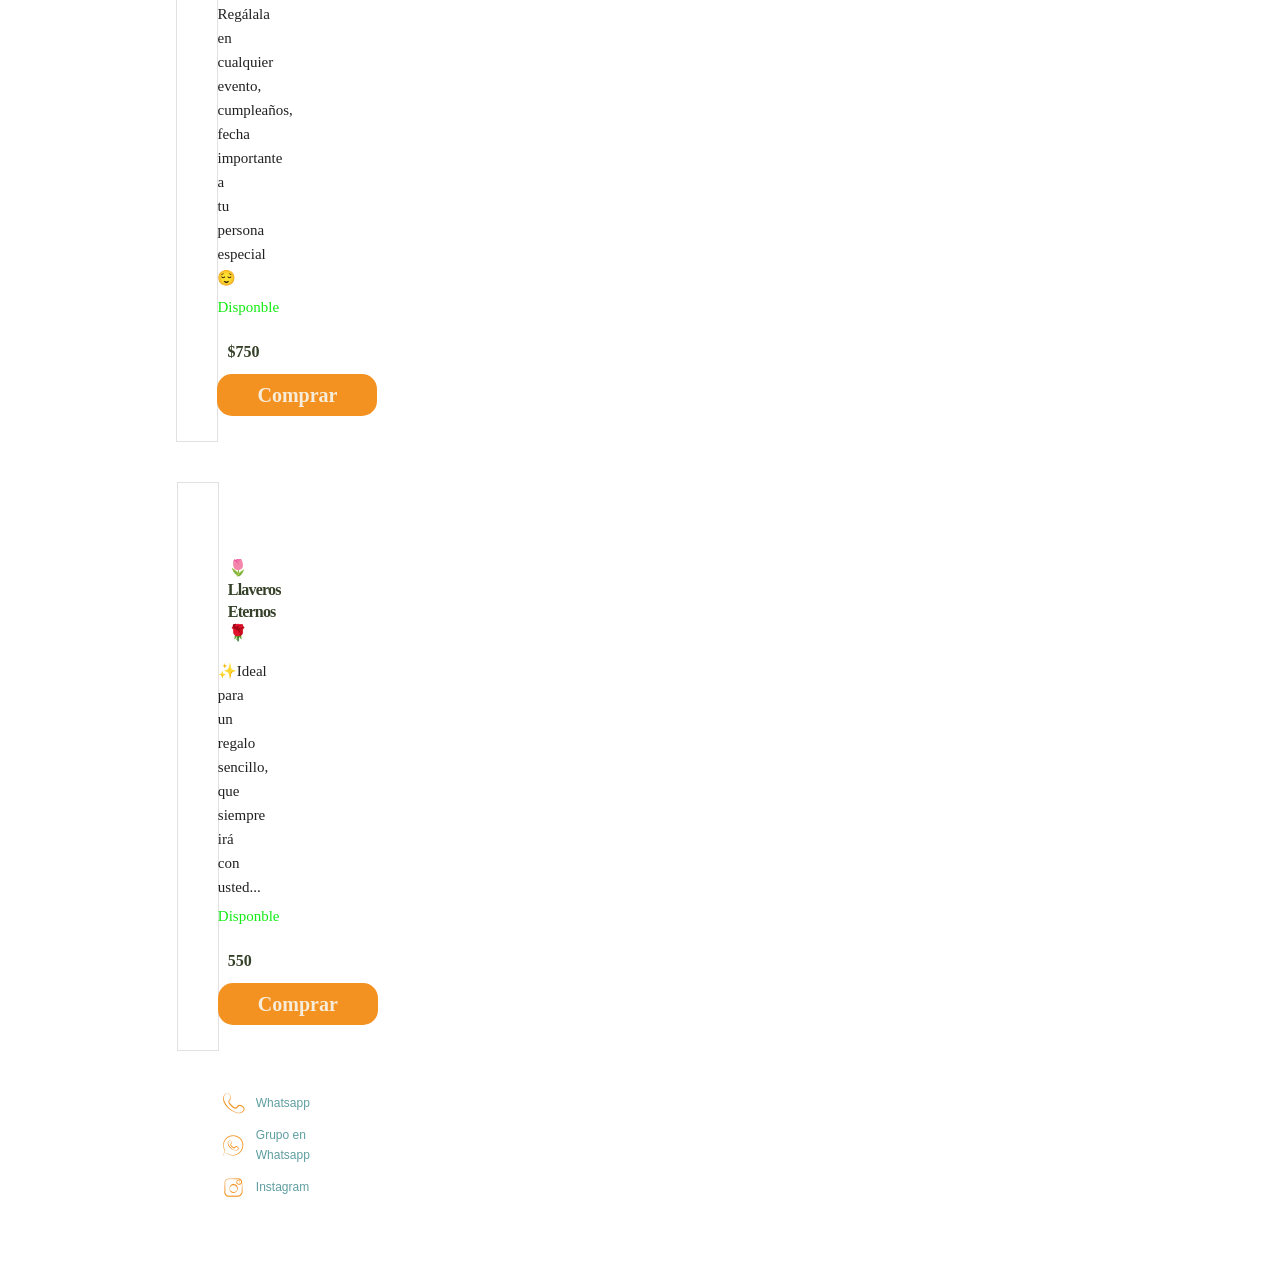
==== commit 1e6df345: "Add files via upload" ====
--- a/index.html
+++ b/index.html
@@ -6,7 +6,7 @@
     <meta http-equiv="X-UA-Compatible" content="ie=edge">
     <title>rok gifts</title>
     <link rel="stylesheet" href="css/normalize.css">
-    <link rel="stylesheet" href="css/skeletosn.css">
+    <link rel="stylesheet" href="css/skeleton.css">
     <link rel="stylesheet" href="css/custom.css">
 </head>
 <body>
@@ -29,7 +29,7 @@
                  <a class="link1" href="cajas_regalo.html">Cajas de Regalos</a>
                  <a class="link1" href="faq.html">Preguntas Frecuentes</a>
             </nav>
-       
+         
             </div>
 
     </div>
@@ -136,4 +136,4 @@
 
     
 </body>
-</html>
+</html>
--- a/css/skeleton.css
+++ b/css/skeleton.css
@@ -0,0 +1,418 @@
+/*
+* Skeleton V2.0.4
+* Copyright 2014, Dave Gamache
+* www.getskeleton.com
+* Free to use under the MIT license.
+* http://www.opensource.org/licenses/mit-license.php
+* 12/29/2014
+*/
+
+
+/* Table of contents
+––––––––––––––––––––––––––––––––––––––––––––––––––
+- Grid
+- Base Styles
+- Typography
+- Links
+- Buttons
+- Forms
+- Lists
+- Code
+- Tables
+- Spacing
+- Utilities
+- Clearing
+- Media Queries
+*/
+
+
+/* Grid
+–––––––––––––––––––––––––––––––––––––––––––––––––– */
+.container {
+  position: relative;
+  width: 100%;
+  max-width: 960px;
+  margin: 0 auto;
+  padding: 0 20px;
+  box-sizing: border-box; }
+.column,
+.columns {
+  width: 100%;
+  float: left;
+  box-sizing: border-box; }
+
+/* For devices larger than 400px */
+@media (min-width: 400px) {
+  .container {
+    width: 85%;
+    padding: 0; }
+}
+
+/* For devices larger than 550px */
+@media (min-width: 550px) {
+  .container {
+    width: 80%; }
+  .column,
+  .columns {
+    margin-left: 4%; }
+  .column:first-child,
+  .columns:first-child {
+    margin-left: 0; }
+
+  .one.column,
+  .one.columns                    { width: 4.66666666667%; }
+  .two.columns                    { width: 13.3333333333%; }
+  .three.columns                  { width: 22%;            }
+  .four.columns                   { width: 30.6666666667%; }
+  .five.columns                   { width: 39.3333333333%; }
+  .six.columns                    { width: 48%;            }
+  .seven.columns                  { width: 56.6666666667%; }
+  .eight.columns                  { width: 65.3333333333%; }
+  .nine.columns                   { width: 74.0%;          }
+  .ten.columns                    { width: 82.6666666667%; }
+  .eleven.columns                 { width: 91.3333333333%; }
+  .twelve.columns                 { width: 100%; margin-left: 0; }
+
+  .one-third.column               { width: 30.6666666667%; }
+  .two-thirds.column              { width: 65.3333333333%; }
+
+  .one-half.column                { width: 48%; }
+
+  /* Offsets */
+  .offset-by-one.column,
+  .offset-by-one.columns          { margin-left: 8.66666666667%; }
+  .offset-by-two.column,
+  .offset-by-two.columns          { margin-left: 17.3333333333%; }
+  .offset-by-three.column,
+  .offset-by-three.columns        { margin-left: 26%;            }
+  .offset-by-four.column,
+  .offset-by-four.columns         { margin-left: 34.6666666667%; }
+  .offset-by-five.column,
+  .offset-by-five.columns         { margin-left: 43.3333333333%; }
+  .offset-by-six.column,
+  .offset-by-six.columns          { margin-left: 52%;            }
+  .offset-by-seven.column,
+  .offset-by-seven.columns        { margin-left: 60.6666666667%; }
+  .offset-by-eight.column,
+  .offset-by-eight.columns        { margin-left: 69.3333333333%; }
+  .offset-by-nine.column,
+  .offset-by-nine.columns         { margin-left: 78.0%;          }
+  .offset-by-ten.column,
+  .offset-by-ten.columns          { margin-left: 86.6666666667%; }
+  .offset-by-eleven.column,
+  .offset-by-eleven.columns       { margin-left: 95.3333333333%; }
+
+  .offset-by-one-third.column,
+  .offset-by-one-third.columns    { margin-left: 34.6666666667%; }
+  .offset-by-two-thirds.column,
+  .offset-by-two-thirds.columns   { margin-left: 69.3333333333%; }
+
+  .offset-by-one-half.column,
+  .offset-by-one-half.columns     { margin-left: 52%; }
+
+}
+
+
+/* Base Styles
+–––––––––––––––––––––––––––––––––––––––––––––––––– */
+/* NOTE
+html is set to 62.5% so that all the REM measurements throughout Skeleton
+are based on 10px sizing. So basically 1.5rem = 15px :) */
+html {
+  font-size: 62.5%; }
+body {
+  font-size: 1.5em; /* currently ems cause chrome bug misinterpreting rems on body element */
+  line-height: 1.6;
+  font-weight: 400;
+  font-family: "Raleway", "HelveticaNeue", "Helvetica Neue", Helvetica, Arial, sans-serif;
+  color: #222; }
+
+
+/* Typography
+–––––––––––––––––––––––––––––––––––––––––––––––––– */
+h1, h2, h3, h4, h5, h6 {
+  margin-top: 0;
+  margin-bottom: 2rem;
+  font-weight: 300; }
+h1 { font-size: 4.0rem; line-height: 1.2;  letter-spacing: -.1rem;}
+h2 { font-size: 3.6rem; line-height: 1.25; letter-spacing: -.1rem; }
+h3 { font-size: 3.0rem; line-height: 1.3;  letter-spacing: -.1rem; }
+h4 { font-size: 2.4rem; line-height: 1.35; letter-spacing: -.08rem; }
+h5 { font-size: 1.8rem; line-height: 1.5;  letter-spacing: -.05rem; }
+h6 { font-size: 1.5rem; line-height: 1.6;  letter-spacing: 0; }
+
+/* Larger than phablet */
+@media (min-width: 550px) {
+  h1 { font-size: 5.0rem; }
+  h2 { font-size: 4.2rem; }
+  h3 { font-size: 3.6rem; }
+  h4 { font-size: 3.0rem; }
+  h5 { font-size: 2.4rem; }
+  h6 { font-size: 1.5rem; }
+}
+
+p {
+  margin-top: 0; }
+
+
+/* Links
+–––––––––––––––––––––––––––––––––––––––––––––––––– */
+a {
+  color: #1EAEDB; }
+a:hover {
+  color: #0FA0CE; }
+
+
+/* Buttons
+–––––––––––––––––––––––––––––––––––––––––––––––––– */
+.button,
+button,
+input[type="submit"],
+input[type="reset"],
+input[type="button"] {
+  display: inline-block;
+  height: 38px;
+  padding: 0 30px;
+  color: #555;
+  text-align: center;
+  font-size: 11px;
+  font-weight: 600;
+  line-height: 38px;
+  letter-spacing: .1rem;
+  text-transform: uppercase;
+  text-decoration: none;
+  white-space: nowrap;
+  background-color: transparent;
+  border-radius: 4px;
+  border: 1px solid #bbb;
+  cursor: pointer;
+  box-sizing: border-box; }
+.button:hover,
+button:hover,
+input[type="submit"]:hover,
+input[type="reset"]:hover,
+input[type="button"]:hover,
+.button:focus,
+button:focus,
+input[type="submit"]:focus,
+input[type="reset"]:focus,
+input[type="button"]:focus {
+  color: #333;
+  border-color: #888;
+  outline: 0; }
+.button.button-primary,
+button.button-primary,
+input[type="submit"].button-primary,
+input[type="reset"].button-primary,
+input[type="button"].button-primary {
+  color: #FFF;
+  background-color: #33C3F0;
+  border-color: #33C3F0; }
+.button.button-primary:hover,
+button.button-primary:hover,
+input[type="submit"].button-primary:hover,
+input[type="reset"].button-primary:hover,
+input[type="button"].button-primary:hover,
+.button.button-primary:focus,
+button.button-primary:focus,
+input[type="submit"].button-primary:focus,
+input[type="reset"].button-primary:focus,
+input[type="button"].button-primary:focus {
+  color: #FFF;
+  background-color: #1EAEDB;
+  border-color: #1EAEDB; }
+
+
+/* Forms
+–––––––––––––––––––––––––––––––––––––––––––––––––– */
+input[type="email"],
+input[type="number"],
+input[type="search"],
+input[type="text"],
+input[type="tel"],
+input[type="url"],
+input[type="password"],
+textarea,
+select {
+  height: 38px;
+  padding: 6px 10px; /* The 6px vertically centers text on FF, ignored by Webkit */
+  background-color: #fff;
+  border: 1px solid #D1D1D1;
+  border-radius: 4px;
+  box-shadow: none;
+  box-sizing: border-box; }
+/* Removes awkward default styles on some inputs for iOS */
+input[type="email"],
+input[type="number"],
+input[type="search"],
+input[type="text"],
+input[type="tel"],
+input[type="url"],
+input[type="password"],
+textarea {
+  -webkit-appearance: none;
+     -moz-appearance: none;
+          appearance: none; }
+textarea {
+  min-height: 65px;
+  padding-top: 6px;
+  padding-bottom: 6px; }
+input[type="email"]:focus,
+input[type="number"]:focus,
+input[type="search"]:focus,
+input[type="text"]:focus,
+input[type="tel"]:focus,
+input[type="url"]:focus,
+input[type="password"]:focus,
+textarea:focus,
+select:focus {
+  border: 1px solid #33C3F0;
+  outline: 0; }
+label,
+legend {
+  display: block;
+  margin-bottom: .5rem;
+  font-weight: 600; }
+fieldset {
+  padding: 0;
+  border-width: 0; }
+input[type="checkbox"],
+input[type="radio"] {
+  display: inline; }
+label > .label-body {
+  display: inline-block;
+  margin-left: .5rem;
+  font-weight: normal; }
+
+
+/* Lists
+–––––––––––––––––––––––––––––––––––––––––––––––––– */
+ul {
+  list-style: circle inside; }
+ol {
+  list-style: decimal inside; }
+ol, ul {
+  padding-left: 0;
+  margin-top: 0; }
+ul ul,
+ul ol,
+ol ol,
+ol ul {
+  margin: 1.5rem 0 1.5rem 3rem;
+  font-size: 90%; }
+li {
+  margin-bottom: 1rem; }
+
+
+/* Code
+–––––––––––––––––––––––––––––––––––––––––––––––––– */
+code {
+  padding: .2rem .5rem;
+  margin: 0 .2rem;
+  font-size: 90%;
+  white-space: nowrap;
+  background: #F1F1F1;
+  border: 1px solid #E1E1E1;
+  border-radius: 4px; }
+pre > code {
+  display: block;
+  padding: 1rem 1.5rem;
+  white-space: pre; }
+
+
+/* Tables
+–––––––––––––––––––––––––––––––––––––––––––––––––– */
+th,
+td {
+  padding: 12px 15px;
+  text-align: left;
+  border-bottom: 1px solid #E1E1E1; }
+th:first-child,
+td:first-child {
+  padding-left: 0; }
+th:last-child,
+td:last-child {
+  padding-right: 0; }
+
+
+/* Spacing
+–––––––––––––––––––––––––––––––––––––––––––––––––– */
+button,
+.button {
+  margin-bottom: 1rem; }
+input,
+textarea,
+select,
+fieldset {
+  margin-bottom: 1.5rem; }
+pre,
+blockquote,
+dl,
+figure,
+table,
+p,
+ul,
+ol,
+form {
+  margin-bottom: 2.5rem; }
+
+
+/* Utilities
+–––––––––––––––––––––––––––––––––––––––––––––––––– */
+.u-full-width {
+  width: 100%;
+  box-sizing: border-box; }
+.u-max-full-width {
+  max-width: 100%;
+  box-sizing: border-box; }
+.u-pull-right {
+  float: right; }
+.u-pull-left {
+  float: left; }
+
+
+/* Misc
+–––––––––––––––––––––––––––––––––––––––––––––––––– */
+hr {
+  margin-top: 3rem;
+  margin-bottom: 3.5rem;
+  border-width: 0;
+  border-top: 1px solid #E1E1E1; }
+
+
+/* Clearing
+–––––––––––––––––––––––––––––––––––––––––––––––––– */
+
+/* Self Clearing Goodness */
+.container:after,
+.row:after,
+.u-cf {
+  content: "";
+  display: table;
+  clear: both; }
+
+
+/* Media Queries
+–––––––––––––––––––––––––––––––––––––––––––––––––– */
+/*
+Note: The best way to structure the use of media queries is to create the queries
+near the relevant code. For example, if you wanted to change the styles for buttons
+on small devices, paste the mobile query code up in the buttons section and style it
+there.
+*/
+
+
+/* Larger than mobile */
+@media (min-width: 400px) {}
+
+/* Larger than phablet (also point when grid becomes active) */
+@media (min-width: 550px) {}
+
+/* Larger than tablet */
+@media (min-width: 750px) {}
+
+/* Larger than desktop */
+@media (min-width: 1000px) {}
+
+/* Larger than Desktop HD */
+@media (min-width: 1200px) {}
--- a/css/custom.css
+++ b/css/custom.css
@@ -218,7 +218,7 @@
 }
 
 .link1{
-    background-color: rgb(247, 236, 217);
+    /* background-color: rgb(247, 236, 217);
     border-radius: 1.2rem;
     color: rgb(53,65 ,41);
     padding: 10px;
@@ -230,13 +230,25 @@
     font-family: Georgia, 'Times New Roman', Times, serif;
     margin: 2px;
     margin-bottom: 0;
-    padding: 3px;
-}
-/* .link1:hover{
-    font-size: 25px;
-    filter: brightness(0.7);
-    transition-delay: 0.1s;
-} */
+    padding: 3px; */
+
+    
+    display: inline-block; /* Permite establecer un tamaño fijo */
+    padding: 2px 20px; /* Espaciado interno ajustado */
+    height: 12.5px; /* Altura fija reducida a un cuarto */
+    line-height: 12.5px; /* Centra el texto verticalmente */
+    background-color: rgb(247, 236, 217); /* Color de fondo */
+    color: rgb(53,65 ,41); /* Color del texto */
+    text-align: center; /* Centra el texto horizontalmente */
+    text-decoration: none; /* Quita el subrayado del enlace */
+    border-radius: 5px; /* Bordes redondeados */
+    transition: background-color 0.3s; /* Efecto de transición al pasar el mouse */
+    margin-right: 5px; /* Espacio a la derecha de cada botón */
+    font-family: 'Times New Roman', Times, serif;
+
+    border: 2.5px solid rgb(53,65 ,41);
+}
+
 /***/
 
 /***/
@@ -253,8 +265,8 @@
 
 .enlace{
     position: absolute; 
-    top: 96px;
-    left: 190px; 
+    top: 80px;
+    left: 158px; 
 
     
     
